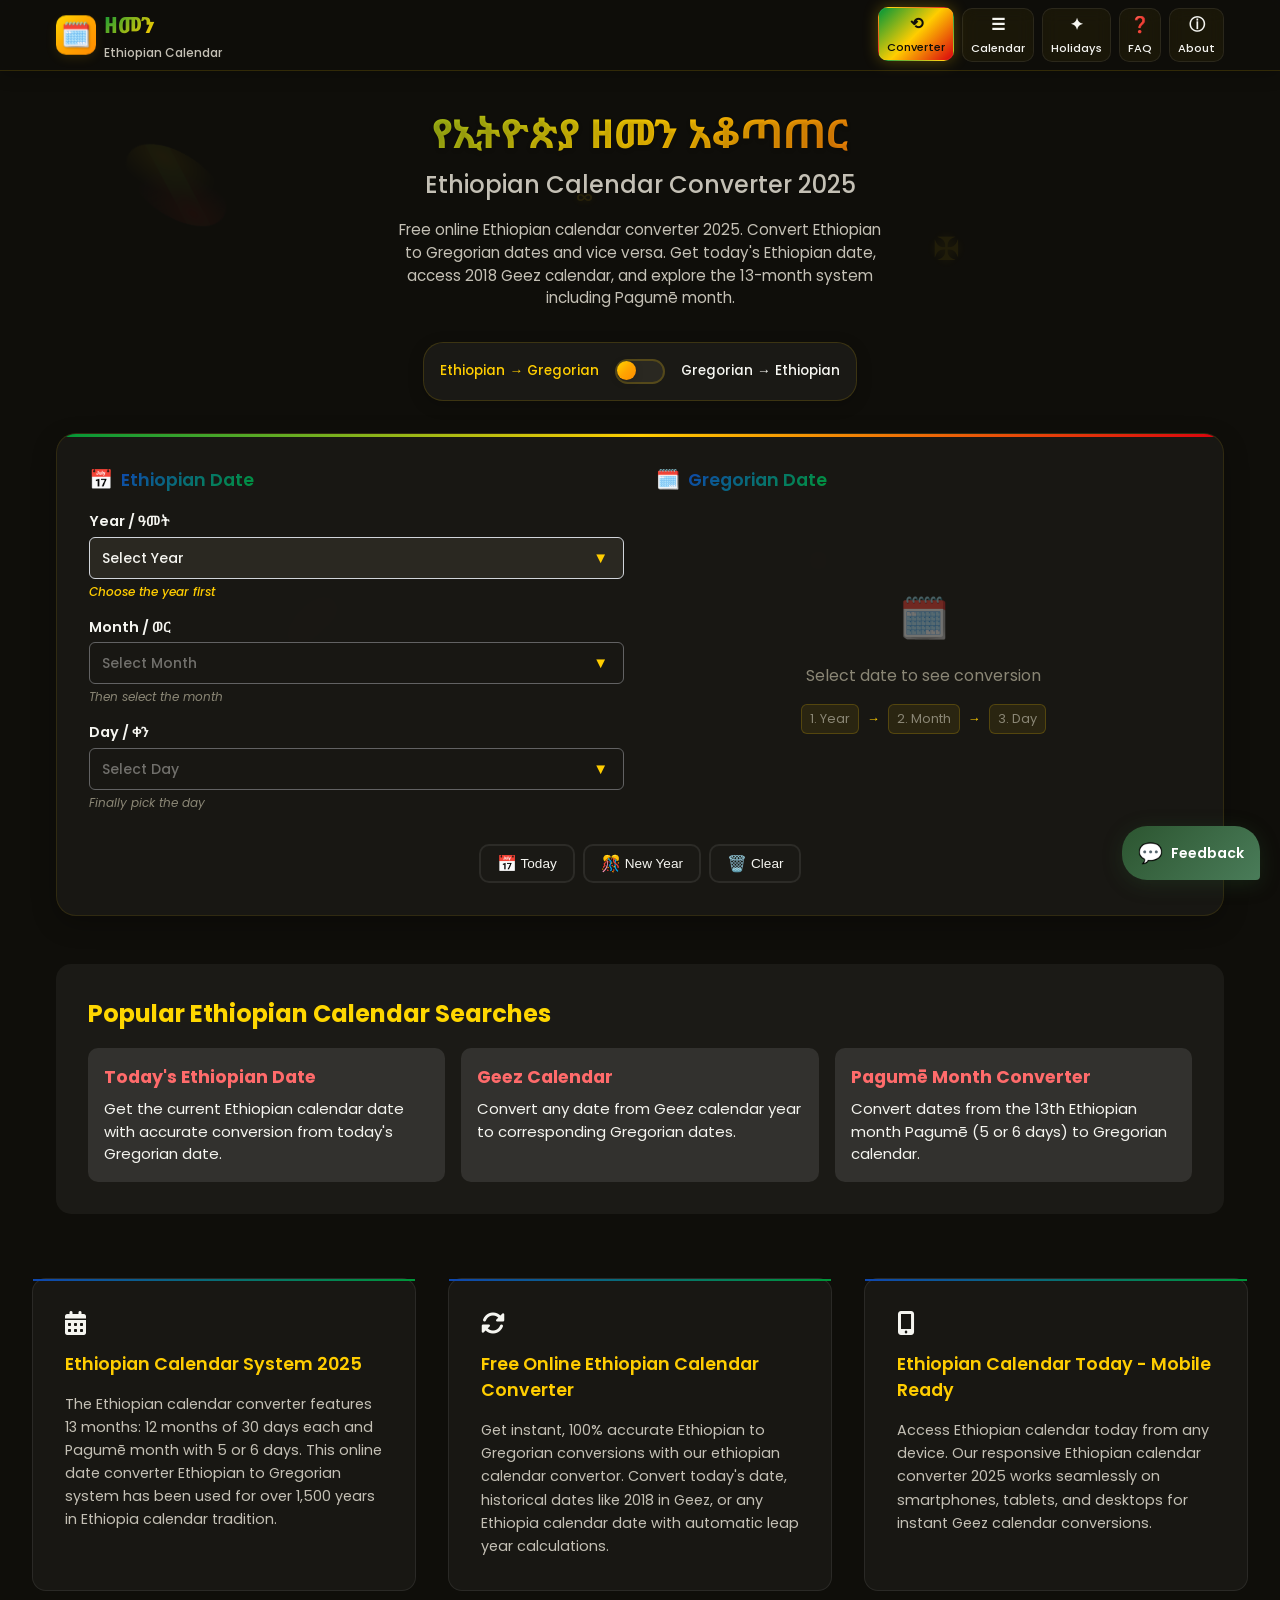
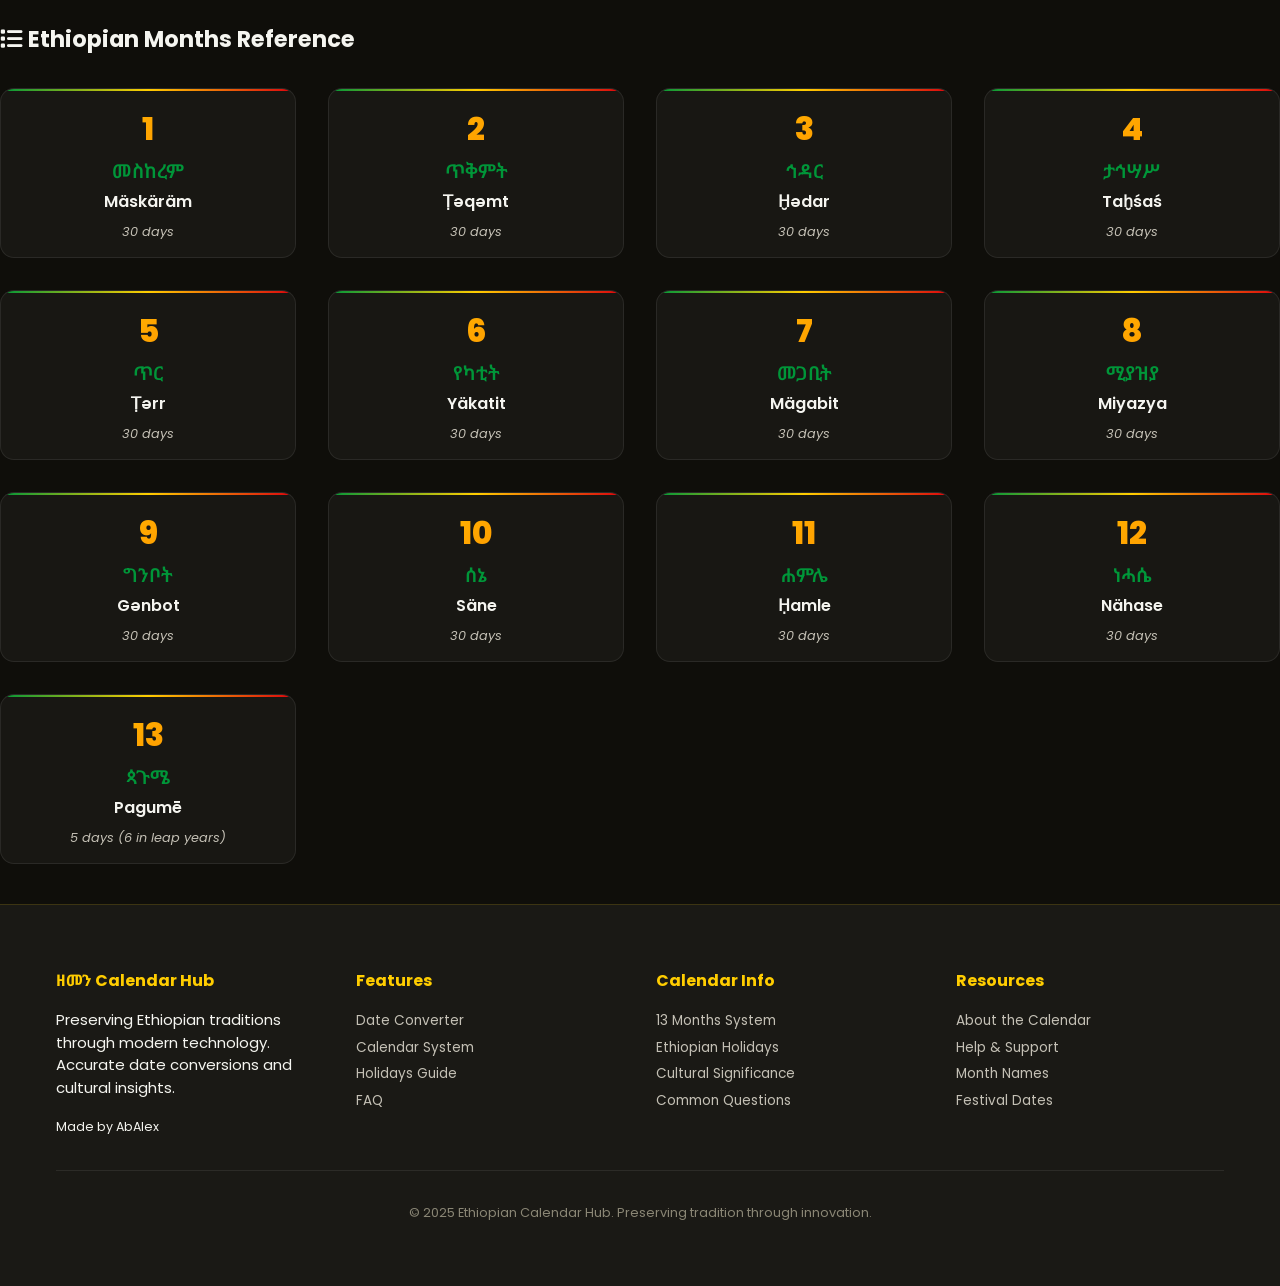
==== calendar_convertor/indexs.html @ d1176548 "version 2 added" ====
<!DOCTYPE html>
<html lang="en">
<head>
    <meta charset="UTF-8">
    <meta name="viewport" content="width=device-width, initial-scale=1.0">
    <title>Ethiopian Calendar Converter 2025 - Free Online Date Converter | Geez Calendar | ዘመን</title>
    
    <!-- SEO Meta Tags -->
    <meta name="description" content="Free Ethiopian Calendar Converter 2025. Convert Ethiopian to Gregorian dates online instantly. Includes 2018 Geez calendar, Pagumē month, today's Ethiopian date. 100% accurate conversions with 13-month system.">
    <meta name="keywords" content="ethiopian calendar converter, ethiopian calendar 2025, online date converter ethiopian to gregorian calendar, ethiopian calendar convertor, ethiopia calendar, ethiopian calendar today, 2018 in geez, pagumē, geez calendar converter, calendario etiope conversione, ethiopian to gregorian, 13 months calendar">
    <meta name="author" content="Ethiopian Calendar Converter">
    <meta name="author" content="Ethiopian Calendar Hub">
    <meta name="robots" content="index, follow">
    <link rel="canonical" href="https://ethiopiancalender.up.railway.app/">
    
    <!-- Open Graph -->
    <meta property="og:title" content="Ethiopian Calendar Converter - ዘመን">
    <meta property="og:description" content="Accurate Ethiopian to Gregorian calendar conversion tool with cultural insights">
    <meta property="og:type" content="website">
    <meta property="og:url" content="https://ethiopiancalender.up.railway.app/">
    <meta property="og:image" content="https://ethiopiancalender.up.railway.app/images/og-image.jpg">
    
    <!-- Twitter Card -->
    <meta name="twitter:card" content="summary_large_image">
    <meta name="twitter:title" content="Ethiopian Calendar Converter - ዘመን">
    <meta name="twitter:description" content="Convert dates between Ethiopian and Gregorian calendars accurately">
        
        <!-- Search Engine Verification -->
    <meta name="google-site-verification" content="Npo4WJzxHBlAmNN4MKZSqR2tJ63Kqq06nM9rvLguT8o">
    <meta name="msvalidate.01" content="E6A6EA55713349EF2F90EAAA36C9F965" />
    
    <link rel="icon" type="image/x-icon" href="static/img/favicon.png">
    <link rel="apple-touch-icon" sizes="180x180" href="img/favicon.png">
    <meta name="theme-color" content="#6366f1">
    <!-- Fonts -->
    <link rel="preconnect" href="https://fonts.googleapis.com">
    <link rel="preconnect" href="https://fonts.gstatic.com" crossorigin>
    <link href="https://fonts.googleapis.com/css2?family=Poppins:wght@300;400;500;600;700;800&family=Noto+Sans+Ethiopic:wght@300;400;500;600;700;800&display=swap" rel="stylesheet">
    <link rel="stylesheet" href="https://cdnjs.cloudflare.com/ajax/libs/font-awesome/6.4.0/css/all.min.css">
    <link rel="stylesheet" href="static/styles.css">
    
    <!-- Enhanced Structured Data -->
    <script type="application/ld+json">
    {
        "@context": "https://schema.org",
        "@type": "WebApplication",
        "name": "Ethiopian Calendar Converter 2025",
        "description": "Free online Ethiopian calendar converter. Convert Ethiopian to Gregorian dates, get today's Ethiopian date, 2018 Geez calendar conversions",
        "url": "https://ethiopiancalender.up.railway.app/",
        "applicationCategory": "UtilityApplication",
        "operatingSystem": "Any",
        "keywords": ["ethiopian calendar converter", "ethiopian calendar 2025", "pagumē", "geez calendar", "ethiopian calendar today"],
        "offers": {
            "@type": "Offer",
            "price": "0",
            "priceCurrency": "USD"
        },
        "featureList": [
            "Ethiopian to Gregorian date conversion",
            "Gregorian to Ethiopian date conversion", 
            "Today's Ethiopian date",
            "2018 Geez calendar support",
            "Pagumē month conversions",
            "13-month calendar system"
        ]
    }
    </script>
</head>
<body>
    <!-- 3D Background Elements -->
    <div class="background-3d">
        <div class="traditional-pattern pattern-1"></div>
        <div class="traditional-pattern pattern-2"></div>
        <div class="traditional-pattern pattern-3"></div>
        <div class="floating-cross cross-1">✠</div>
        <div class="floating-cross cross-2">✠</div>
        <div class="floating-cross cross-3">☩</div>
        <div class="traditional-ornament ornament-1">∞</div>
        <div class="traditional-ornament ornament-2">⋄</div>
        <div class="traditional-ornament ornament-3">✶</div>
    </div>

    <!-- Navigation -->
    <nav class="nav-header">
        <div class="nav-content">
            <div class="logo" onclick="showPage('converter')">
                <div class="logo-icon">
                    <div class="cross-symbol">🗓️</div>
                </div>
                <div class="logo-text">
                    <span class="logo-title">ዘመን</span>
                    <span class="logo-subtitle">Ethiopian Calendar</span>
                </div>
            </div>
            
            <ul class="nav-menu">
                <li class="nav-item active" data-page="converter">
                    <div class="nav-icon">⟲</div>
                    <span>Converter</span>
                </li>
                <li class="nav-item" data-page="calendar">
                    <div class="nav-icon">☰</div>
                    <span>Calendar</span>
                </li>
                <li class="nav-item" data-page="holidays">
                    <div class="nav-icon">✦</div>
                    <span>Holidays</span>
                </li>
                <li class="nav-item" data-page="faq">
                    <div class="nav-icon">❓</div>
                    <span>FAQ</span>
                </li>
                <li class="nav-item" data-page="about">
                    <div class="nav-icon">ⓘ</div>
                    <span>About</span>
                </li>
            </ul>

            <div class="mobile-menu-toggle">
                <span></span>
                <span></span>
                <span></span>
            </div>
        </div>
    </nav>

    <!-- Mobile Navigation -->
    <div class="mobile-nav">
        <ul class="mobile-nav-menu">
            <li class="mobile-nav-item" data-page="converter">
                <div class="nav-icon">⟲</div>
                <span>Convert</span>
            </li>
            <li class="mobile-nav-item" data-page="calendar">
                <div class="nav-icon">☰</div>
                <span>Calendar</span>
            </li>
            <li class="mobile-nav-item" data-page="holidays">
                <div class="nav-icon">✦</div>
                <span>Holidays</span>
            </li>
            <li class="mobile-nav-item" data-page="faq">
                <div class="nav-icon">❓</div>
                <span>FAQ</span>
            </li>
            <li class="mobile-nav-item" data-page="about">
                <div class="nav-icon">ⓘ</div>
                <span>About</span>
            </li>
        </ul>
    </div>

    <!-- Main Content -->
    <main>
        <!-- Converter Page -->
        <section id="converter" class="page-section active">
            <div class="container">
                <div class="page-header">
                    <h1 class="page-title">
                        <span class="title-amharic">የኢትዮጵያ ዘመን አቆጣጠር</span>
                        <span class="title-english">Ethiopian Calendar Converter 2025</span>
                    </h1>
                    <p class="page-description">Free online Ethiopian calendar converter 2025. Convert Ethiopian to Gregorian dates and vice versa. Get today's Ethiopian date, access 2018 Geez calendar, and explore the 13-month system including Pagumē month.</p>
                </div>

                <div class="converter-container">
                    <!-- Mode Switcher -->
                    <div class="mode-switcher">
                        <div class="switch-container">
                            <span class="switch-label left active">Ethiopian → Gregorian</span>
                            <div class="switch-toggle" onclick="switchMode()">
                                <div class="switch-knob"></div>
                                <div class="switch-bg"></div>
                            </div>
                            <span class="switch-label right">Gregorian → Ethiopian</span>
                        </div>
                    </div>

                    <!-- Converter Panel -->
                    <div class="converter-panel">
                        <div class="converter-grid">
                            <!-- Input Section -->
                            <div class="input-section">
                                <div class="section-header">
                                    <div class="section-icon">📅</div>
                                    <h3 class="section-title" id="input-title">Ethiopian Date</h3>
                                </div>

                                <div class="input-grid">
                                    <div class="input-group year-group">
                                        <label class="input-label">Year / ዓመት</label>
                                        <div class="select-container">
                                            <select id="input-year" class="form-select">
                                                <option value="">Select Year</option>
                                            </select>
                                            <div class="select-arrow">▼</div>
                                        </div>
                                        <div class="input-guide">Choose the year first</div>
                                    </div>

                                    <div class="input-group month-group">
                                        <label class="input-label">Month / ወር</label>
                                        <div class="select-container">
                                            <select id="input-month" class="form-select" disabled>
                                                <option value="">Select Month</option>
                                            </select>
                                            <div class="select-arrow">▼</div>
                                        </div>
                                        <div class="input-guide">Then select the month</div>
                                    </div>

                                    <div class="input-group day-group">
                                        <label class="input-label">Day / ቀን</label>
                                        <div class="select-container">
                                            <select id="input-day" class="form-select" disabled>
                                                <option value="">Select Day</option>
                                            </select>
                                            <div class="select-arrow">▼</div>
                                        </div>
                                        <div class="input-guide">Finally pick the day</div>
                                    </div>
                                </div>
                            </div>

                            <!-- Output Section -->
                            <div class="output-section">
                                <div class="section-header">
                                    <div class="section-icon">🗓️</div>
                                    <h3 class="section-title" id="output-title">Gregorian Date</h3>
                                </div>

                                <div class="result-container">
                                    <div class="result-placeholder" id="result-placeholder">
                                        <div class="placeholder-icon">🗓️</div>
                                        <p class="placeholder-text">Select date to see conversion</p>
                                        <div class="placeholder-steps">
                                            <span class="step">1. Year</span>
                                            <span class="step-arrow">→</span>
                                            <span class="step">2. Month</span>
                                            <span class="step-arrow">→</span>
                                            <span class="step">3. Day</span>
                                        </div>
                                    </div>

                                    <div class="result-display" id="result-display">
                                        <div class="result-header">
                                            <div class="result-icon">📊</div>
                                            <span class="result-title">Conversion Result</span>
                                        </div>
                                        
                                        <div class="result-grid">
                                            <div class="result-card year-card">
                                                <div class="result-label">Year</div>
                                                <div class="result-value" id="result-year">-</div>
                                                <div class="result-amharic" id="result-year-amharic"></div>
                                            </div>
                                            
                                            <div class="result-card month-card">
                                                <div class="result-label">Month</div>
                                                <div class="result-value" id="result-month">-</div>
                                                <div class="result-amharic" id="result-month-amharic"></div>
                                            </div>
                                            
                                            <div class="result-card day-card">
                                                <div class="result-label">Day</div>
                                                <div class="result-value" id="result-day">-</div>
                                                <div class="result-amharic" id="result-day-amharic"></div>
                                            </div>
                                            
                                            <div class="result-card weekday-card">
                                                <div class="result-label">Weekday</div>
                                                <div class="result-value" id="result-weekday">-</div>
                                                <div class="result-amharic" id="result-weekday-amharic"></div>
                                            </div>
                                        </div>

                                        <div class="full-date-display">
                                            <div class="full-date-label">Complete Date</div>
                                            <div class="full-date-value" id="full-date-display">-</div>
                                        </div>
                                    </div>
                                </div>
                            </div>
                        </div>

                        <!-- Quick Actions -->
                        <div class="quick-actions">
                            <button class="quick-btn" onclick="setToday()">
                                <div class="btn-icon">📅</div>
                                <span>Today</span>
                            </button>
                            <button class="quick-btn" onclick="setNewYear()">
                                <div class="btn-icon">🎊</div>
                                <span >New Year</span>
                            </button>
                            <button class="quick-btn" onclick="clearDate()">
                                <div class="btn-icon">🗑️</div>
                                <span>Clear</span>
                            </button>
                        </div>
                    </div>
                </div>

                <!-- Popular Searches Section -->
                <section class="popular-searches" style="margin-top: 3rem; padding: 2rem; background: rgba(255,255,255,0.05); border-radius: 15px;">
                    <h2 style="color: #ffd700; margin-bottom: 1rem; font-size: 1.5rem;">Popular Ethiopian Calendar Searches</h2>
                    <div style="display: grid; grid-template-columns: repeat(auto-fit, minmax(250px, 1fr)); gap: 1rem;">
                        <div class="search-item" style="padding: 1rem; background: rgba(255,255,255,0.1); border-radius: 10px;">
                            <h3 style="color: #ff6b6b; margin-bottom: 0.5rem;">Today's Ethiopian Date</h3>
                            <p>Get the current Ethiopian calendar date with accurate conversion from today's Gregorian date.</p>
                        </div>
                        <div class="search-item" style="padding: 1rem; background: rgba(255,255,255,0.1); border-radius: 10px;">
                            <h3 style="color: #ff6b6b; margin-bottom: 0.5rem;">Geez Calendar</h3>
                            <p>Convert any date from  Geez calendar year to corresponding Gregorian dates.</p>
                        </div>
                        <div class="search-item" style="padding: 1rem; background: rgba(255,255,255,0.1); border-radius: 10px;">
                            <h3 style="color: #ff6b6b; margin-bottom: 0.5rem;">Pagumē Month Converter</h3>
                            <p>Convert dates from the 13th Ethiopian month Pagumē (5 or 6 days) to Gregorian calendar.</p>
                        </div>
                    </div>
                </section>
            </div>

            <!-- Floating Message/Feedback Box -->
            <div class="floating-message-container" id="floating-message-container">
                <!-- Toggle Button -->
                <div class="message-toggle" onclick="toggleMessageBox()">
                    <div class="toggle-icon" id="toggle-icon">💬</div>
                    <div class="toggle-text">Feedback</div>
                    <!-- <div class="notification-badge" id="notification-badge"></div> -->
                </div>

                <!-- Message Box -->
                <div class="message-box" id="message-box">
                    <div class="message-header">
                        <div class="message-title">
                            <span class="title-icon">📧</span>
                            <h3>Messages & Feedback / መልዕክቶች እና አስተያየት</h3>
                        </div>
                        <button class="close-btn" onclick="closeMessageBox()">×</button>
                    </div>

                    <div class="message-tabs">
                        <button class="tab-btn" onclick="switchTab('feedback')" id="feedback-tab">
                            <span class="tab-icon">✍️</span>
                            Send Feedback
                        </button>
                    </div>

                    <!-- Feedback Tab Content -->
<div class="tab-content" id="feedback-content">
<form id="contactForm" class="feedback-form needs-validation" method="POST" novalidate>
  <div class="form-group">
    <label class="form-label">Feedback Type / የአስተያየት አይነት</label>
    <select class="form-select" id="feedback-type" name="type" required>
      <option value="">Choose feedback type</option>
      <option value="bug">🐛 Bug Report / ስህተት ሪፖርት</option>
      <option value="suggestion">💡 Suggestion / ጥቆማ</option>
      <option value="question">❓ Question / ጥያቄ</option>
      <option value="compliment">👏 Compliment / አድናቆት</option>
      <option value="other">📝 Other / ሌላ</option>
    </select>
  </div>

  <div class="form-group">
    <label class="form-label">Your Name (Optional) / ስምዎ</label>
    <input type="text" class="form-input" id="feedback-name" name="name" placeholder="Enter your name">
  </div>

  <div class="form-group">
    <label class="form-label">Email (Optional) / ኢሜይል</label>
    <input type="email" class="form-input" id="feedback-email" name="email" placeholder="your@email.com">
  </div>

  <div class="form-group">
    <label class="form-label">Message / መልእክት</label>
    <textarea class="form-textarea" id="feedback-message" name="message" rows="4" placeholder="Share your thoughts..." required></textarea>
    <div class="character-count">
      <span id="char-count">0</span>/500 characters
    </div>
  </div>

  <div class="form-group">
    <label class="checkbox-label">
      <input type="checkbox" id="feedback-newsletter" name="newsletter">
      <span class="checkbox-custom"></span>
      Subscribe to updates about Ethiopian Calendar
    </label>
  </div>

  <div class="mt-4 d-grid">
    <button type="submit" class="btn btn-primary btn-lg">
      <i class="fas fa-paper-plane me-2"></i> Send Message
    </button>
  </div>

  <!-- Success/Error messages -->
  <div id="formResponse" class="mt-3"></div>
</form>
</div>

                </div>
            </div>

            <div>
                <!-- Info Cards Section -->
                <section class="info-cards" aria-label="Ethiopian calendar information">
                    <h2 class="sr-only">Key Features and Information</h2>
                    <article class="info-card text-center">
                        <i class="fas fa-calendar-alt card-icon" aria-hidden="true"></i>
                        <h3>Ethiopian Calendar System 2025</h3>
                        <p>The Ethiopian calendar converter features 13 months: 12 months of 30 days each and Pagumē month with 5 or 6 days. This online date converter Ethiopian to Gregorian system has been used for over 1,500 years in Ethiopia calendar tradition.</p>
                    </article>
                    <article class="info-card text-center">
                        <i class="fas fa-sync-alt card-icon" aria-hidden="true"></i>
                        <h3>Free Online Ethiopian Calendar Converter</h3>
                        <p>Get instant, 100% accurate Ethiopian to Gregorian conversions with our ethiopian calendar convertor. Convert today's date, historical dates like 2018 in Geez, or any Ethiopia calendar date with automatic leap year calculations.</p>
                    </article>
                    <article class="info-card text-center">
                        <i class="fas fa-mobile-alt card-icon" aria-hidden="true"></i>
                        <h3>Ethiopian Calendar Today - Mobile Ready</h3>
                        <p>Access Ethiopian calendar today from any device. Our responsive Ethiopian calendar converter 2025 works seamlessly on smartphones, tablets, and desktops for instant Geez calendar conversions.</p>
                    </article>
                </section>

                <!-- Ethiopian Months Reference -->
                <section class="months-showcase mt-8" aria-label="Ethiopian months reference">
                    <h2 class="flex items-center text-xl font-bold text-eth-yellow mb-4 mt-4">
                        <i class="fas fa-list mr-2" aria-hidden="true"></i>
                        Ethiopian Months Reference
                    </h2>
                    <div class="months-grid">
                        <div class="month-card">
                            <div class="month-number">1</div>
                            <div class="month-name-amharic">መስከረም</div>
                            <div class="month-name-latin">Mäskäräm</div>
                            <div class="month-greg-equiv">30 days</div>
                        </div>
                        <div class="month-card">
                            <div class="month-number">2</div>
                            <div class="month-name-amharic">ጥቅምት</div>
                            <div class="month-name-latin">Ṭəqəmt</div>
                            <div class="month-greg-equiv">30 days</div>
                        </div>
                        <div class="month-card">
                            <div class="month-number">3</div>
                            <div class="month-name-amharic">ኅዳር</div>
                            <div class="month-name-latin">Ḫədar</div>
                            <div class="month-greg-equiv">30 days</div>
                        </div>
                        <div class="month-card">
                            <div class="month-number">4</div>
                            <div class="month-name-amharic">ታኅሣሥ</div>
                            <div class="month-name-latin">Taḫśaś</div>
                            <div class="month-greg-equiv">30 days</div>
                        </div>
                        <div class="month-card">
                            <div class="month-number">5</div>
                            <div class="month-name-amharic">ጥር</div>
                            <div class="month-name-latin">Ṭərr</div>
                            <div class="month-greg-equiv">30 days</div>
                        </div>
                        <div class="month-card">
                            <div class="month-number">6</div>
                            <div class="month-name-amharic">የካቲት</div>
                            <div class="month-name-latin">Yäkatit</div>
                            <div class="month-greg-equiv">30 days</div>
                        </div>
                        <div class="month-card">
                            <div class="month-number">7</div>
                            <div class="month-name-amharic">መጋቢት</div>
                            <div class="month-name-latin">Mägabit</div>
                            <div class="month-greg-equiv">30 days</div>
                        </div>
                        <div class="month-card">
                            <div class="month-number">8</div>
                            <div class="month-name-amharic">ሚያዝያ</div>
                            <div class="month-name-latin">Miyazya</div>
                            <div class="month-greg-equiv">30 days</div>
                        </div>
                        <div class="month-card">
                            <div class="month-number">9</div>
                            <div class="month-name-amharic">ግንቦት</div>
                            <div class="month-name-latin">Gənbot</div>
                            <div class="month-greg-equiv">30 days</div>
                        </div>
                        <div class="month-card">
                            <div class="month-number">10</div>
                            <div class="month-name-amharic">ሰኔ</div>
                            <div class="month-name-latin">Säne</div>
                            <div class="month-greg-equiv">30 days</div>
                        </div>
                        <div class="month-card">
                            <div class="month-number">11</div>
                            <div class="month-name-amharic">ሐምሌ</div>
                            <div class="month-name-latin">Ḥamle</div>
                            <div class="month-greg-equiv">30 days</div>
                        </div>
                        <div class="month-card">
                            <div class="month-number">12</div>
                            <div class="month-name-amharic">ነሓሴ</div>
                            <div class="month-name-latin">Nähase</div>
                            <div class="month-greg-equiv">30 days</div>
                        </div>
                        <div class="month-card">
                            <div class="month-number">13</div>
                            <div class="month-name-amharic">ጳጉሜ</div>
                            <div class="month-name-latin">Pagumē</div>
                            <div class="month-greg-equiv">5 days (6 in leap years)</div>
                        </div>
                    </div>
                </section> 
            </div>
        </section>
        <!-- Calendar Info Page -->
        <section id="calendar" class="page-section">
            <div class="container">
                <div class="page-header">
                    <h1 class="page-title">
                        <span class="title-amharic">የኢትዮጵያ ዘመን አቆጣጠር</span>
                        <span class="title-english">Ethiopian Calendar System</span>
                    </h1>
                    <p class="page-description">Discover the unique 13-month calendar system of Ethiopia</p>
                </div>

                <div class="months-showcase">
                    <h2 class="section-title">The 13 Months / ዘሩ ወራት</h2>
                    <div class="additional-info">
                        <p class="month-description">
                            The Ethiopian calendar converter system uses 13 months with Geez origins. These Ethiopia calendar months begin similarly to Coptic calendar months but use Ge'ez names, the ancient language of Ethiopian Orthodox Church. Our online date converter Ethiopian to Gregorian handles all month conversions including Pagumē accurately.
                        </p>
                    </div>
                    <div class="months-grid" id="months-grid">
                        <!-- Months will be populated by JavaScript -->
                    </div>
                </div>

                <div class="calendar-info">
                    <div class="info-cards">
                        <div class="info-card">
                            <div class="card-icon">📜</div>
                            <h3>Ancient Origins / ጥንታዊ መነሻ</h3>
                            <p>Based on the ancient Coptic calendar and similar to the Egyptian calendar system, the Ethiopian calendar has been used for over 1,500 years. The month names under the lunar calendar derived their names from the major feast that would occur during the respective month . The Ethiopian calendar contains the knowledge of Abu Shakir denoting the name of the Egyptian deacon, yet the Ethiopian calendar is truly Ethiopian .</p>
                        </div>

                        <div class="info-card">
                            <div class="card-icon">🌅</div>
                            <h3>New Year / አዲስ አመት (Enkutatash)</h3>
                            <p>The Ethiopian New Year is called Kudus Yohannes in Geʽez and Tigrinya, while in Amharic, the official language of Ethiopia, it is called Enkutatash meaning "gift of jewels" . It commemorates the return of the Queen of Sheba from her visit to King Solomon in Jerusalem, where she received gifts of jewels . It occurs on 11 September in the Gregorian calendar; except for the year preceding a leap year, when it occurs on 12  September.</p>
                        </div>

                        <div class="info-card">
                            <div class="card-icon">🗓️</div>
                            <h3>Pagume Month / ጳጉሜ ወር</h3>
                            <p>The thirteenth month called Pagume in Amharic language has five or six days depending on the year . The extra 5 days are placed at the end of the year and known as Pagumen. In the leap year the extra day is added to these five days making the Pagume of this year a period of 6 days . A 6th day is added every four years to the 13th month, without exception, to indicate the leap year .</p>
                        </div>

                        <div class="info-card">
                            <div class="card-icon">⛪</div>
                            <h3>Religious Calendar Integration / የሃይማኖት ዘመን አቆጣጠር</h3>
                            <p>The Ethiopian Orthodox fasting calendar includes nearly 250 days of fasting each year, with about 180 days mandated for all believers . It is generally agreed that the fasting regime of the Ethiopian Church is the strictest of any Church, with 180 mandatory fasting days for laypeople and up to 252 days for clergy and the particularly observant .</p>
                        </div>
                        <div class="info-card">
                            <div class="card-icon">📅</div>
                            <h3>Saint Days and Observances / የቅዱሳን ቀናት</h3>
                            <p>The feast days of particular saints and yearly feasts of the Savior of the World occur in the Ethiopian months of Megabit (runs from mid-March to mid-April), and Tirr (mid-October to mid-November) . Each month has specific saint commemorations and religious observances that structure the spiritual life of Ethiopian Orthodox believers.</p>
                        </div>

                        <div class="info-card">
                            <div class="card-icon">🕐</div>
                            <h3>Time Keeping / ጊዜ አቆጣጠር</h3>
                            <p>Ethiopia follows a unique time system where the day starts at sunrise (6 AM) rather than midnight. This traditional system reflects the natural rhythm of daily life and is integrated with the prayer cycles of the Ethiopian Orthodox Church. The counting system uses phrases like "in the morning" or "in the evening" instead of AM/PM conventions.</p>
                        </div>

                        <div class="info-card">
                            <div class="card-icon">🔢</div>
                            <h3>Mathematical Precision / ሂሳባዊ ትክክለኛነት</h3>
                            <p>The Ethiopian calendar maintains perfect mathematical regularity with 12 months of exactly 30 days each, plus Pagume with 5-6 days. This creates a 365-day year (366 in leap years) that aligns precisely with the solar cycle. Leap years occur every four years without exception, following a more consistent pattern than the Gregorian calendar.</p>
                        </div>

                        <div class="info-card">
                            <div class="card-icon">🌾</div>
                            <h3>Agricultural Alignment / የእርሻ ማስተካከያ</h3>
                            <p>The 13-month system creates perfect harmony between the calendar year and Ethiopia's agricultural seasons. The timing of months corresponds with planting seasons, harvest periods, and weather patterns. The calendar helps farmers plan their activities with remarkable precision, supporting Ethiopia's predominantly agricultural economy.</p>
                        </div>

                        <div class="info-card">
                            <div class="card-icon">🌍</div>
                            <h3>Global Context / ዓለም አቀፍ አውድ</h3>
                            <p>Ethiopia is approximately 7-8 years behind the Gregorian calendar. Currently, Ethiopia is in the year 2017 while the Gregorian calendar shows 2025. This difference stems from variations in calculating Christ's birth date. Ethiopia officially uses its traditional calendar for all government, educational, and religious purposes while maintaining awareness of Gregorian dates for international relations.</p>
                        </div>

                        <div class="info-card">
                            <div class="card-icon">📚</div>
                            <h3>Educational and Cultural Significance / የትምህርት እና የባህል ጠቀሜታ</h3>
                            <p>The Ethiopian calendar is taught in schools and used in all official documents, creating a strong cultural identity. Children learn both Ethiopian and Gregorian dating systems, maintaining connection to their heritage while engaging with the global community. The calendar system represents one of the world's few remaining non-Gregorian civil calendars in active use.</p>
                        </div>

                        <div class="info-card">
                            <div class="card-icon">🎭</div>
                            <h3>Cultural Festivals and Seasons / የባህል በዓላትና ወቅቶች</h3>
                            <p>Each month brings specific cultural activities, traditional ceremonies, and seasonal celebrations. The calendar determines when communities gather for harvest festivals, religious processions, and cultural performances. Traditional Ethiopian music, dance, and storytelling are often timed according to the Ethiopian calendar months.</p>
                        </div>

                        <div class="info-card">
                            <div class="card-icon">🌙</div>
                            <h3>Astronomical Foundations / የስነ ፈለክ መሰረቶች</h3>
                            <p>The Ethiopian calendar is based on careful astronomical observations of the sun's movement and seasonal changes. The 365.25-day solar year is accommodated through the leap year system, ensuring long-term accuracy. Traditional Ethiopian astronomers developed sophisticated methods for tracking celestial movements that inform the calendar system.</p>
                        </div>
                    </div>
                </div>
            </div>
        </section>

        <!-- Holidays Page -->
        <section id="holidays" class="page-section">
            <div class="container">
                <div class="page-header">
                    <h1 class="page-title">
                        <span class="title-amharic">በዓላት እና ክብረ በዓላት</span>
                        <span class="title-english">Ethiopian Holidays & Festivals</span>
                    </h1>
                    <p class="page-description">Major celebrations in the Ethiopian calendar year with deep cultural and religious significance</p>
                </div>

                <div class="fasting-info">
                    <h2 class="section-title">Fasting Calendar / የጾም ዘመን አቆጣጠር</h2>
                    <p class="fasting-description">
                        The Ethiopian Orthodox Church maintains the strictest fasting regime of any Church, with 180 mandatory fasting days for laypeople and up to 252 days for clergy . During fasting periods, members abstain from nutritious food and subsist only on cereals and water, with many elderly people going for retreat .
                    </p>
                </div>
            </div>
            <div class="holidays-container">
                <div class="holidays-grid" id="holidays-grid">
                    <!-- js code -->
                </div>
            </div>
        </section>

        <!-- FAQ Page -->
        <section id="faq" class="page-section">
            <div class="container">
                <div class="page-header">
                    <h1 class="page-title">
                        <span class="title-amharic">ተደጋጋሚ ጥያቄዎች</span>
                        <span class="title-english">Frequently Asked Questions</span>
                    </h1>
                    <p class="page-description">Common questions about Ethiopian calendar conversion</p>
                </div>

                <div class="faq-section">
                    <div class="faq-category">
                        <div class="faq-category-header">
                            <i class="fas fa-exchange-alt me-2"></i>
                            Conversion Basics
                        </div>
                        
                        <div class="faq-item">
                            <button class="faq-question">
                                How do I convert an Ethiopian date to Gregorian date?
                                <i class="fas fa-chevron-down faq-icon"></i>
                            </button>
                            <div class="faq-answer">
                                To convert an Ethiopian date to Gregorian: Select "Ethiopian to Gregorian" mode, enter the Ethiopian year, month, and day using the dropdown menus, and the conversion will appear automatically. The converter handles all leap year calculations.
                            </div>
                        </div>

                        <div class="faq-item">
                            <button class="faq-question">
                                Can I convert Gregorian dates to Ethiopian dates?
                                <i class="fas fa-chevron-down faq-icon"></i>
                            </button>
                            <div class="faq-answer">
                                Yes! Toggle the switch to "Gregorian to Ethiopian" mode, enter your Gregorian date, and see the corresponding Ethiopian date instantly.
                            </div>
                        </div>

                        <div class="faq-item">
                            <button class="faq-question">
                                Is the conversion accurate?
                                <i class="fas fa-chevron-down faq-icon"></i>
                            </button>
                            <div class="faq-answer">
                                Our conversion is 100% accurate. We use standard mathematical algorithms for Ethiopian-Gregorian calendar conversion and regularly test against known date pairs.
                            </div>
                        </div>

                        <div class="faq-item">
                            <button class="faq-question">
                                What is today's date in Ethiopian calendar?
                                <i class="fas fa-chevron-down faq-icon"></i>
                            </button>
                            <div class="faq-answer">
                                Use our Ethiopian calendar today converter by clicking the "Today" button. It will automatically show you the current Ethiopian date corresponding to today's Gregorian date with accurate conversion.
                            </div>
                        </div>

                        <div class="faq-item">
                            <button class="faq-question">
                                How do I convert 2018 in Geez calendar to Gregorian?
                                <i class="fas fa-chevron-down faq-icon"></i>
                            </button>
                            <div class="faq-answer">
                                To convert 2018 in Geez calendar, select Ethiopian to Gregorian mode, choose year 2018, then select the specific month and day. Our converter handles all dates from the Geez calendar year 2018 accurately.
                            </div>
                        </div>

                        <div class="faq-item">
                            <button class="faq-question">
                                What is Pagumē month in Ethiopian calendar?
                                <i class="fas fa-chevron-down faq-icon"></i>
                            </button>
                            <div class="faq-answer">
                                Pagumē is the 13th month in the Ethiopian calendar with 5 days (6 in leap years). Our Ethiopian calendar converter can convert any Pagumē date to the corresponding Gregorian date accurately.
                            </div>
                        </div>
                    </div>

                    <div class="faq-category">
                        <div class="faq-category-header">
                            <i class="fas fa-calendar-alt me-2"></i>
                            Ethiopian Calendar System
                        </div>
                        
                        <div class="faq-item">
                            <button class="faq-question">
                                Why does Ethiopian calendar have 13 months?
                                <i class="fas fa-chevron-down faq-icon"></i>
                            </button>
                            <div class="faq-answer">
                                The Ethiopian calendar has 12 months of exactly 30 days each, plus a 13th month called Pagume with 5 days (6 in leap years). This totals 365/366 days and makes the calendar more mathematically regular.
                            </div>
                        </div>

                        <div class="faq-item">
                            <button class="faq-question">
                                Why is Ethiopian calendar 7-8 years behind Gregorian?
                                <i class="fas fa-chevron-down faq-icon"></i>
                            </button>
                            <div class="faq-answer">
                                The difference comes from different calculations of Jesus Christ's birth year. The Ethiopian Orthodox Church uses a chronology that places Christ's birth about 7-8 years later than the Gregorian calculation.
                            </div>
                        </div>

                        <div class="faq-item">
                            <button class="faq-question">
                                When does the Ethiopian New Year occur?
                                <i class="fas fa-chevron-down faq-icon"></i>
                            </button>
                            <div class="faq-answer">
                                Ethiopian New Year (Enkutatash) falls on September 11th in the Gregorian calendar, or September 12th in Gregorian leap years. This marks the beginning of Meskerem, the first Ethiopian month.
                            </div>
                        </div>
                    </div>

                    <div class="faq-category">
                        <div class="faq-category-header">
                            <i class="fas fa-info-circle me-2"></i>
                            General Information
                        </div>
                        
                        <div class="faq-item">
                            <button class="faq-question">
                                Is this service free to use?
                                <i class="fas fa-chevron-down faq-icon"></i>
                            </button>
                            <div class="faq-answer">
                                Yes! Our Ethiopian Calendar Converter is completely free to use. There are no hidden fees, registration requirements, or usage limits.
                            </div>
                        </div>

                        <div class="faq-item">
                            <button class="faq-question">
                                Does the converter work on mobile devices?
                                <i class="fas fa-chevron-down faq-icon"></i>
                            </button>
                            <div class="faq-answer">
                                Absolutely! Our converter is fully responsive and works perfectly on smartphones, tablets, and desktop computers with an optimized mobile interface.
                            </div>
                        </div>
                    </div>
                </div>
            </div>
        </section>

        <!-- About Page -->
        <section id="about" class="page-section">
            <div class="container">
                <div class="page-header">
                    <h1 class="page-title">
                        <span class="title-amharic">ስለ እኛ ቡድን</span>
                        <span class="title-english">About Our Team</span>
                    </h1>
                    <p class="page-description">Dedicated developers preserving Ethiopian calendar knowledge</p>
                </div>

                <div class="about-content">
                    <div class="about-sections">
                        <div class="about-section">
                            <div class="section-icon">👥</div>
                            <h3>Our Mission</h3>
                            <p>We are a group of passionate developers committed to making Ethiopian calendar information accessible to everyone. Our goal is to preserve and share this important cultural knowledge through modern technology, completely free of charge.</p>
                        </div>

                        <div class="about-section">
                            <div class="section-icon">🔧</div>
                            <h3>Calendar Conversion Tools</h3>
                            <p>We've developed accurate conversion tools that help people easily translate dates between Ethiopian and Gregorian calendars. Our calculations account for leap years and historical variations to ensure precision.</p>
                        </div>

                        <div class="about-section">
                            <div class="section-icon">🎉</div>
                            <h3>Holiday Information</h3>
                            <p>Our platform provides comprehensive information about Ethiopian religious holidays, cultural celebrations, fasting periods, and important observances. We help users stay connected with Ethiopian traditions wherever they are.</p>
                        </div>

                        <div class="about-section">
                            <div class="section-icon">📚</div>
                            <h3>Educational Resources</h3>
                            <p>We create and maintain educational content about the Ethiopian calendar system, its history, and its significance. Our resources help students, researchers, and anyone interested in learning about Ethiopian culture.</p>
                        </div>

                        <div class="about-section">
                            <div class="section-icon">🌐</div>
                            <h3>Community Support</h3>
                            <p>We support Ethiopian diaspora communities worldwide by providing tools that help them stay connected with their cultural calendar. Our platform serves as a bridge between traditional timekeeping and modern life.</p>
                        </div>

                        <div class="about-section">
                            <div class="section-icon">💡</div>
                            <h3>Open Knowledge</h3>
                            <p>All our tools and information are freely available to everyone. We believe cultural knowledge should be accessible without barriers, contributing to the preservation and understanding of Ethiopian heritage.</p>
                        </div>
                    </div>

                    <div class="fun-facts">
                        <h3 class="facts-title">What We Provide</h3>
                        <div class="facts-grid">
                            <div class="fact-item">
                                <span class="fact-icon">🆓</span>
                                <p>All tools and information completely free to use</p>
                            </div>
                            <div class="fact-item">
                                <span class="fact-icon">🎯</span>
                                <p>Accurate date conversions and calculations</p>
                            </div>
                            <div class="fact-item">
                                <span class="fact-icon">📖</span>
                                <p>Educational content about Ethiopian calendar system</p>
                            </div>
                            <div class="fact-item">
                                <span class="fact-icon">🌍</span>
                                <p>Accessible to users worldwide</p>
                            </div>
                            <div class="fact-item">
                                <span class="fact-icon">🔄</span>
                                <p>Regularly updated holiday and calendar information</p>
                            </div>
                            <div class="fact-item">
                                <span class="fact-icon">❤️</span>
                                <p>Built with passion for Ethiopian culture</p>
                            </div>
                        </div>
                    </div>

                    <div class="team-values">
                        <h3 class="values-title">Our Commitment</h3>
                        <div class="values-content">
                            <p>We are dedicated to maintaining this platform as a free resource for anyone interested in Ethiopian calendar systems. Our team works voluntarily to ensure the information remains accurate, accessible, and useful for educational purposes, cultural connection, and personal use.</p>
                            
                            <p>Whether you're planning a celebration, conducting research, or simply curious about Ethiopian timekeeping, our tools are here to help you understand and navigate between different calendar systems with confidence.</p>
                        </div>
                    </div>
                </div>
            </div>
        </section>
    </main>

    <!-- Footer -->
    <footer class="footer">
        <div class="container">
            <div class="footer-content">
                <div class="footer-section">
                    <h4>ዘመን Calendar Hub</h4>
                    <p>Preserving Ethiopian traditions through modern technology. Accurate date conversions and cultural insights.</p>
                    <div style="margin-top: 1rem;">
                        <small>Made by AbAlex</small>
                    </div>
                </div>
                <div class="footer-section">
                    <h4>Features</h4>
                    <ul>
                        <li><a href="#converter">Date Converter</a></li>
                        <li><a href="#calendar">Calendar System</a></li>
                        <li><a href="#holidays">Holidays Guide</a></li>
                        <li><a href="#faq">FAQ</a></li>
                    </ul>
                </div>
                <div class="footer-section">
                    <h4>Calendar Info</h4>
                    <ul>
                        <li><a href="#calendar">13 Months System</a></li>
                        <li><a href="#holidays">Ethiopian Holidays</a></li>
                        <li><a href="#about">Cultural Significance</a></li>
                        <li><a href="#faq">Common Questions</a></li>
                    </ul>
                </div>
                <div class="footer-section">
                    <h4>Resources</h4>
                    <ul>
                        <li><a href="#about">About the Calendar</a></li>
                        <li><a href="#faq">Help & Support</a></li>
                        <li><a href="#calendar">Month Names</a></li>
                        <li><a href="#holidays">Festival Dates</a></li>
                    </ul>
                </div>
            </div>
            <div class="footer-bottom">
                <p>&copy; 2025 Ethiopian Calendar Hub. Preserving tradition through innovation.</p>
            </div>
        </div>
    </footer>

    <script src="static/script.js"></script>
    <script>
        (function() {
            'use strict';
            window.addEventListener('load', function() {
                var forms = document.getElementsByClassName('needs-validation');
                var validation = Array.prototype.filter.call(forms, function(form) {
                    form.addEventListener('submit', function(event) {
                        if (form.checkValidity() === false) {
                            event.preventDefault();
                            event.stopPropagation();
                        }
                        form.classList.add('was-validated');
                    }, false);
                });
            }, false);
        })();

document.getElementById("contactForm").addEventListener("submit", async function(e) {
  e.preventDefault();

  const form = e.target;
  const formData = new FormData(form);

  try {
    const response = await fetch("https://formspree.io/f/xrblwlvb", {
      method: "POST",
      body: formData,
      headers: { "Accept": "application/json" }
    });

    const result = await response.json();
    const msgBox = document.getElementById("formResponse");

    if (response.ok) {
      msgBox.innerHTML = `<div class="alert alert-success">✅ Thank you! Your message has been sent.</div>`;
      form.reset();
    } else {
      msgBox.innerHTML = `<div class="alert alert-danger">⚠️ Oops! ${result.error || "Something went wrong."}</div>`;
    }
  } catch (error) {
    document.getElementById("formResponse").innerHTML =
      `<div class="alert alert-danger">⚠️ Network error. Please try again later.</div>`;
  }
});
</script>

    <script>
        // FAQ Toggle Functionality
        document.querySelectorAll('.faq-question').forEach(question => {
            question.addEventListener('click', () => {
                const answer = question.nextElementSibling;
                const icon = question.querySelector('.faq-icon');
                
                // Close other open answers
                document.querySelectorAll('.faq-answer.active').forEach(openAnswer => {
                    if (openAnswer !== answer) {
                        openAnswer.classList.remove('active');
                        openAnswer.previousElementSibling.classList.remove('active');
                    }
                });
                
                // Toggle current answer
                answer.classList.toggle('active');
                question.classList.toggle('active');
            });
        });

    </script>
</body>
</html>
---- calendar_convertor/static/styles.css ----
:root {
    /* Ethiopian Traditional Colors */
    --eth-green: #009639;
    --eth-yellow: #FFCD00;
    --eth-red: #DA020E;
    --eth-blue: #0F47AF;
    --eth-gold: #FFD700;
    
    /* 3D Color Variations */
    --eth-green-light: #00C449;
    --eth-green-dark: #007A2B;
    --eth-yellow-light: #FFDD44;
    --eth-yellow-dark: #E6B800;
    --eth-red-light: #FF1A2A;
    --eth-red-dark: #B8010B;
    
    /* Advanced Gradients */
    --primary-gradient: linear-gradient(135deg, var(--eth-green) 0%, var(--eth-yellow) 50%, var(--eth-red) 100%);
    --secondary-gradient: linear-gradient(135deg, var(--eth-blue) 0%, var(--eth-green) 100%);
    --gold-gradient: linear-gradient(135deg, #FFD700 0%, #FFA500 50%, #FF8C00 100%);
    --depth-gradient: linear-gradient(145deg, rgba(255,255,255,0.15) 0%, rgba(0,0,0,0.15) 100%);
    
    /* Dark Theme with Ethiopian Touch */
    --bg-primary: #0F0E0A;
    --bg-secondary: #1A1915;
    --bg-tertiary: #2A2821;
    --bg-quaternary: #3A362B;
    --bg-card: rgba(26, 25, 21, 0.95);
    --bg-glass: rgba(255, 205, 0, 0.05);
    
    --text-primary: #F5F5F0;
    --text-secondary: #C4C0B5;
    --text-accent: var(--eth-yellow);
    --text-muted: #8A8675;
    
    /* 3D Effects */
    --shadow-soft: 0 2px 8px rgba(0, 0, 0, 0.15);
    --shadow-medium: 0 4px 16px rgba(0, 0, 0, 0.2);
    --shadow-hard: 0 8px 24px rgba(0, 0, 0, 0.25);
    --shadow-inset: inset 0 1px 2px rgba(0, 0, 0, 0.2);
    --shadow-raised: 0 4px 12px rgba(255, 205, 0, 0.1);
    
    /* Glows */
    --glow-green: 0 0 15px rgba(0, 150, 57, 0.3);
    --glow-yellow: 0 0 15px rgba(255, 205, 0, 0.3);
    --glow-red: 0 0 15px rgba(218, 2, 14, 0.3);
    --glow-gold: 0 0 20px rgba(255, 215, 0, 0.4);
    
    /* Mobile-First Spacing */
    --space-xs: 0.25rem;
    --space-sm: 0.5rem;
    --space-md: 1rem;
    --space-lg: 2rem;
    --space-xl: 2rem;
    --space-2xl: 2.5rem;
    --space-3xl: 3rem;
    
    /* Border Radius */
    --radius-sm: 6px;
    --radius-md: 10px;
    --radius-lg: 14px;
    --radius-xl: 20px;
    --radius-full: 9999px;
    
    /* Transitions */
    --transition-fast: all 0.15s cubic-bezier(0.4, 0, 0.2, 1);
    --transition-normal: all 0.25s cubic-bezier(0.4, 0, 0.2, 1);
    --transition-slow: all 0.4s cubic-bezier(0.4, 0, 0.2, 1);
}

* {
    margin: 0;
    padding: 0;
    box-sizing: border-box;
}

body {
    font-family: 'Poppins', 'Noto Sans Ethiopic', sans-serif;
    background: var(--bg-primary);
    color: var(--text-primary);
    overflow-x: hidden;
    min-height: 100vh;
    line-height: 1.5;
    font-weight: 400;
    font-size: 14px;
}

/* Mobile-First 3D Background */
.background-3d {
    position: fixed;
    top: 0;
    left: 0;
    width: 100%;
    height: 100%;
    z-index: -2;
    perspective: 1000px;
}

.traditional-pattern {
    position: absolute;
    width: 100px;
    height: 100px;
    opacity: 0.06;
    background-image: 
        radial-gradient(circle at 25% 25%, var(--eth-yellow) 0%, transparent 50%),
        radial-gradient(circle at 75% 75%, var(--eth-red) 0%, transparent 50%),
        linear-gradient(45deg, transparent 40%, var(--eth-green) 41%, var(--eth-green) 59%, transparent 60%);
    border-radius: 50%;
    animation: float 12s ease-in-out infinite;
}

.pattern-1 {
    top: 15%;
    left: 10%;
    animation-delay: 0s;
    transform: rotateX(45deg) rotateY(45deg);
}

.pattern-2 {
    top: 60%;
    right: 15%;
    animation-delay: 3s;
    transform: rotateX(-30deg) rotateY(60deg);
}

.pattern-3 {
    bottom: 25%;
    left: 20%;
    animation-delay: 6s;
    transform: rotateX(60deg) rotateY(-45deg);
}

.floating-cross {
    position: absolute;
    font-size: 2rem;
    color: var(--eth-gold);
    opacity: 0.08;
    text-shadow: 0 0 10px var(--eth-gold);
    animation: crossFloat 15s ease-in-out infinite;
    transform-style: preserve-3d;
}

.cross-1 {
    top: 25%;
    right: 25%;
    animation-delay: 2s;
}

.cross-2 {
    bottom: 35%;
    right: 35%;
    animation-delay: 7s;
}

.cross-3 {
    top: 65%;
    left: 25%;
    animation-delay: 12s;
}

.traditional-ornament {
    position: absolute;
    font-size: 1.5rem;
    color: var(--eth-yellow);
    opacity: 0.1;
    animation: ornamentSpin 25s linear infinite;
    text-shadow: 0 0 8px var(--eth-yellow);
}

.ornament-1 {
    top: 20%;
    left: 45%;
    animation-delay: 3s;
}

.ornament-2 {
    bottom: 20%;
    right: 45%;
    animation-delay: 10s;
}

.ornament-3 {
    top: 75%;
    right: 20%;
    animation-delay: 17s;
}

@keyframes float {
    0%, 100% {
        transform: translateY(0px) rotateX(45deg) rotateY(45deg);
    }
    50% {
        transform: translateY(-20px) rotateX(60deg) rotateY(60deg);
    }
}

@keyframes crossFloat {
    0%, 100% {
        transform: translateY(0px) rotateY(0deg) scale(1);
    }
    33% {
        transform: translateY(-15px) rotateY(120deg) scale(1.05);
    }
    66% {
        transform: translateY(8px) rotateY(240deg) scale(0.95);
    }
}

@keyframes ornamentSpin {
    from {
        transform: rotate(0deg) scale(1);
    }
    to {
        transform: rotate(360deg) scale(1.02);
    }
}

/* Mobile-First Navigation */
.nav-header {
    position: sticky;
    top: 0;
    z-index: 1000;
    backdrop-filter: blur(15px) saturate(150%);
    background: rgba(15, 14, 10, 0.9);
    border-bottom: 1px solid rgba(255, 205, 0, 0.15);
    box-shadow: var(--shadow-medium);
}

.nav-content {
    max-width: 1200px;
    margin: 0 auto;
    padding: var(--space-sm) var(--space-md);
    display: flex;
    align-items: center;
    justify-content: space-between;
}

.logo {
    display: flex;
    align-items: center;
    gap: var(--space-sm);
    cursor: pointer;
    transition: var(--transition-normal);
}

.logo:hover {
    transform: scale(1.02);
}

.logo-icon {
    width: 40px;
    height: 40px;
    background: var(--gold-gradient);
    border-radius: var(--radius-md);
    display: flex;
    align-items: center;
    justify-content: center;
    box-shadow: var(--shadow-raised);
    transform: rotateX(10deg);
    transition: var(--transition-normal);
}

.logo:hover .logo-icon {
    transform: rotateX(0deg) rotateY(5deg);
    box-shadow: var(--glow-gold);
}

.cross-symbol {
    font-size: 1.5rem;
    color: var(--bg-primary);
    font-weight: bold;
    text-shadow: 1px 1px 2px rgba(0,0,0,0.2);
}

.logo-text {
    display: flex;
    flex-direction: column;
    gap: 0.1rem;
}

.logo-title {
    font-size: 1.4rem;
    font-weight: 800;
    background: var(--primary-gradient);
    -webkit-background-clip: text;
    -webkit-text-fill-color: transparent;
    background-clip: text;
    font-family: 'Noto Sans Ethiopic', sans-serif;
}

.logo-subtitle {
    font-size: 0.75rem;
    color: var(--text-secondary);
    font-weight: 500;
}

.nav-menu {
    display: none;
    gap: var(--space-sm);
    list-style: none;
}

.nav-item {
    display: flex;
    flex-direction: column;
    align-items: center;
    gap: 0.2rem;
    padding: var(--space-xs) var(--space-sm);
    border-radius: var(--radius-md);
    cursor: pointer;
    transition: var(--transition-normal);
    position: relative;
    background: var(--bg-glass);
    backdrop-filter: blur(8px);
    border: 1px solid rgba(255, 255, 255, 0.08);
}

.nav-item:hover {
    transform: translateY(-2px);
    background: rgba(255, 205, 0, 0.08);
    box-shadow: var(--shadow-raised);
}

.nav-item.active {
    background: var(--primary-gradient);
    color: var(--bg-primary);
    font-weight: 600;
    transform: translateY(-1px);
    box-shadow: var(--glow-yellow);
}

.nav-icon {
    font-size: 1rem;
    font-weight: 600;
}

.nav-item span {
    font-size: 0.7rem;
    font-weight: 500;
}

.mobile-menu-toggle {
    display: flex;
    flex-direction: column;
    gap: 3px;
    cursor: pointer;
    padding: var(--space-xs);
}

.mobile-menu-toggle span {
    width: 20px;
    height: 2px;
    background: var(--eth-yellow);
    border-radius: 2px;
    transition: var(--transition-fast);
}

.mobile-nav {
    display: block;
    position: fixed;
    top: 70px;
    left: 0;
    right: 0;
    background: rgba(15, 14, 10, 0.98);
    backdrop-filter: blur(20px);
    border-bottom: 1px solid rgba(255, 205, 0, 0.2);
    z-index: 999;
    transform: translateY(-100%);
    transition: var(--transition-normal);
}

.mobile-nav.active {
    transform: translateY(0);
}

.mobile-nav-menu {
    display: flex;
    justify-content: space-around;
    padding: var(--space-md);
    list-style: none;
}

.mobile-nav-item {
    display: flex;
    flex-direction: column;
    align-items: center;
    gap: 0.2rem;
    padding: var(--space-sm);
    border-radius: var(--radius-md);
    cursor: pointer;
    transition: var(--transition-normal);
    background: var(--bg-glass);
    backdrop-filter: blur(8px);
    border: 1px solid rgba(255, 255, 255, 0.08);
    min-width: 60px;
}

.mobile-nav-item:hover {
    background: rgba(255, 205, 0, 0.08);
}

.mobile-nav-item span {
    font-size: 0.7rem;
}

/* Page Sections */
.page-section {
    display: none;
    min-height: calc(100vh - 70px);
    animation: pageSlideIn 0.5s cubic-bezier(0.4, 0, 0.2, 1);
}

.page-section.active {
    display: block;
}

@keyframes pageSlideIn {
    from {
        opacity: 0;
        transform: translateY(20px);
    }
    to {
        opacity: 1;
        transform: translateY(0);
    }
}

.container {
    max-width: 1200px;
    margin: 0 auto;
    padding: var(--space-lg) var(--space-md);
}

/* Mobile-First Page Headers */
.page-header {
    text-align: center;
    margin-bottom: var(--space-xl);
}

.page-title {
    display: flex;
    flex-direction: column;
    gap: var(--space-xs);
    margin-bottom: var(--space-md);
}

.title-amharic {
    font-family: 'Noto Sans Ethiopic', sans-serif;
    font-size: 1.8rem;
    font-weight: 700;
    background: var(--primary-gradient);
    -webkit-background-clip: text;
    -webkit-text-fill-color: transparent;
    background-clip: text;
    text-shadow: 0 2px 4px rgba(0,0,0,0.2);
}

.title-english {
    font-size: 1.1rem;
    color: var(--text-secondary);
    font-weight: 500;
}

.page-description {
    font-size: 0.95rem;
    color: var(--text-secondary);
    max-width: 500px;
    margin: 0 auto;
}

/* Mobile-First Converter Styles */
.converter-container {
    max-width: 100%;
}

.mode-switcher {
    display: flex;
    justify-content: center;
    margin-bottom: var(--space-lg);
}

.switch-container {
    display: flex;
    flex-direction: column;
    align-items: center;
    gap: var(--space-sm);
    background: var(--bg-secondary);
    padding: var(--space-md);
    border-radius: var(--radius-xl);
    border: 1px solid rgba(255, 205, 0, 0.15);
    box-shadow: var(--shadow-medium);
}

.switch-label {
    font-weight: 500;
    font-size: 0.85rem;
    transition: var(--transition-normal);
    text-align: center;
}

.switch-label.active {
    color: var(--eth-yellow);
}

.switch-toggle {
    position: relative;
    width: 50px;
    height: 25px;
    cursor: pointer;
}

.switch-bg {
    width: 100%;
    height: 100%;
    background: var(--bg-tertiary);
    border-radius: var(--radius-full);
    border: 2px solid rgba(255, 205, 0, 0.2);
    transition: var(--transition-normal);
}

.switch-knob {
    position: absolute;
    top: 2px;
    left: 2px;
    width: 19px;
    height: 19px;
    background: var(--gold-gradient);
    border-radius: 50%;
    transition: var(--transition-normal);
    box-shadow: var(--shadow-soft);
}

.switch-toggle.active .switch-knob {
    transform: translateX(23px);
}

.switch-toggle.active .switch-bg {
    background: rgba(255, 205, 0, 0.15);
    border-color: var(--eth-yellow);
}

.converter-panel {
    background: var(--bg-card);
    border-radius: var(--radius-xl);
    padding: var(--space-lg);
    border: 1px solid rgba(255, 205, 0, 0.1);
    backdrop-filter: blur(15px);
    box-shadow: var(--shadow-hard);
    position: relative;
    overflow: hidden;
}

.converter-panel::before {
    content: '';
    position: absolute;
    top: 0;
    left: 0;
    right: 0;
    height: 3px;
    background: var(--primary-gradient);
}

.converter-grid {
    display: grid;
    grid-template-columns: 1fr;
    gap: var(--space-lg);
    align-items: start;
}

.section-header {
    display: flex;
    align-items: center;
    gap: var(--space-sm);
    margin-bottom: var(--space-md);
}

.section-icon {
    font-size: 1.2rem;
}

.section-title {
    font-size: 1.1rem;
    font-weight: 600;
    background: var(--secondary-gradient);
    -webkit-background-clip: text;
    -webkit-text-fill-color: transparent;
    background-clip: text;
}

/* Mobile-First Input Section */
.input-grid {
    display: flex;
    flex-direction: column;
    gap: var(--space-md);
}

.input-group {
    position: relative;
}

.input-label {
    display: block;
    margin-bottom: var(--space-xs);
    font-weight: 600;
    color: var(--text-primary);
    font-size: 0.9rem;
}

.select-container {
    position: relative;
}

.form-select {
    width: 100%;
    padding: var(--space-sm) var(--space-md);
    background: var(--bg-tertiary);
    border: 2px solid rgba(255, 255, 255, 0.08);
    border-radius: var(--radius-md);
    color: var(--text-primary);
    font-size: 0.9rem;
    font-weight: 500;
    cursor: pointer;
    transition: var(--transition-normal);
    appearance: none;
    background-image: none;
}

.form-select:focus {
    outline: none;
    border-color: var(--eth-yellow);
    box-shadow: 0 0 0 2px rgba(255, 205, 0, 0.15);
    transform: translateY(-1px);
}

.form-select:disabled {
    opacity: 0.4;
    cursor: not-allowed;
    background: var(--bg-secondary);
}

.select-arrow {
    position: absolute;
    right: var(--space-md);
    top: 50%;
    transform: translateY(-50%);
    color: var(--eth-yellow);
    pointer-events: none;
    transition: var(--transition-normal);
}

.form-select:focus + .select-arrow {
    transform: translateY(-50%) rotate(180deg);
}

.input-guide {
    font-size: 0.75rem;
    color: var(--text-muted);
    margin-top: var(--space-xs);
    font-style: italic;
}

.input-group.active .input-guide {
    color: var(--eth-yellow);
    font-weight: 500;
}

/* Mobile-First Result Display */
.result-container {
    min-height: 300px;
}

.result-placeholder {
    display: flex;
    flex-direction: column;
    align-items: center;
    justify-content: center;
    height: 300px;
    text-align: center;
    color: var(--text-muted);
}

.placeholder-icon {
    font-size: 2.5rem;
    margin-bottom: var(--space-md);
    opacity: 0.4;
}

.placeholder-text {
    font-size: 1rem;
    margin-bottom: var(--space-md);
}

.placeholder-steps {
    display: flex;
    flex-direction: column;
    align-items: center;
    gap: var(--space-xs);
    font-size: 0.8rem;
}

.step {
    padding: var(--space-xs) var(--space-sm);
    background: rgba(255, 205, 0, 0.08);
    border-radius: var(--radius-sm);
    border: 1px solid rgba(255, 205, 0, 0.2);
}

.step-arrow {
    color: var(--eth-yellow);
    font-weight: bold;
    transform: rotate(90deg);
}

.result-display {
    display: none;
    background: var(--bg-tertiary);
    border-radius: var(--radius-lg);
    padding: var(--space-lg);
    border: 2px solid rgba(255, 205, 0, 0.2);
    box-shadow: var(--shadow-raised);
    animation: resultAppear 0.4s cubic-bezier(0.4, 0, 0.2, 1);
}

@keyframes resultAppear {
    from {
        opacity: 0;
        transform: scale(0.98) translateY(10px);
    }
    to {
        opacity: 1;
        transform: scale(1) translateY(0);
    }
}

.result-header {
    display: flex;
    align-items: center;
    gap: var(--space-sm);
    margin-bottom: var(--space-md);
    padding-bottom: var(--space-sm);
    border-bottom: 1px solid rgba(255, 205, 0, 0.15);
}

.result-icon {
    font-size: 1.1rem;
}

.result-title {
    font-size: 1rem;
    font-weight: 600;
    color: var(--eth-yellow);
}

.result-grid {
    display: grid;
    grid-template-columns: 1fr 1fr;
    gap: var(--space-sm);
    margin-bottom: var(--space-lg);
}

.result-card {
    background: var(--bg-quaternary);
    border-radius: var(--radius-md);
    padding: var(--space-sm);
    text-align: center;
    border: 1px solid rgba(255, 255, 255, 0.08);
    transition: var(--transition-normal);
    position: relative;
    overflow: hidden;
}

.result-card::before {
    content: '';
    position: absolute;
    top: 0;
    left: 0;
    right: 0;
    height: 2px;
    background: var(--gold-gradient);
}

.result-card:hover {
    transform: translateY(-2px);
    box-shadow: var(--glow-yellow);
}

.result-label {
    font-size: 0.7rem;
    color: var(--text-secondary);
    text-transform: uppercase;
    letter-spacing: 0.5px;
    margin-bottom: var(--space-xs);
    font-weight: 600;
}

.result-value {
    font-size: 1.1rem;
    font-weight: 700;
    color: var(--text-primary);
    margin-bottom: var(--space-xs);
}

.result-amharic {
    font-family: 'Noto Sans Ethiopic', sans-serif;
    font-size: 0.85rem;
    color: var(--eth-green);
    font-weight: 500;
}

.full-date-display {
    background: var(--bg-secondary);
    border-radius: var(--radius-md);
    padding: var(--space-md);
    text-align: center;
    border: 1px solid rgba(255, 205, 0, 0.15);
}

.full-date-label {
    font-size: 0.8rem;
    color: var(--text-secondary);
    text-transform: uppercase;
    letter-spacing: 0.5px;
    margin-bottom: var(--space-sm);
    font-weight: 600;
}

.full-date-value {
    font-size: 1.1rem;
    font-weight: 600;
    color: var(--eth-yellow);
    font-family: 'Noto Sans Ethiopic', 'Poppins', sans-serif;
}

/* Mobile-First Quick Actions */
.quick-actions {
    display: flex;
    justify-content: center;
    gap: var(--space-sm);
    margin-top: var(--space-xl);
    flex-wrap: wrap;
}

.quick-btn {
    display: flex;
    align-items: center;
    gap: var(--space-xs);
    padding: var(--space-sm) var(--space-md);
    background: var(--bg-secondary);
    border: 2px solid rgba(255, 255, 255, 0.08);
    border-radius: var(--radius-md);
    color: var(--text-primary);
    cursor: pointer;
    transition: var(--transition-normal);
    font-weight: 500;
    font-size: 0.85rem;
}

.quick-btn:hover {
    background: rgba(255, 205, 0, 0.08);
    border-color: var(--eth-yellow);
    transform: translateY(-1px);
    box-shadow: var(--shadow-soft);
}

.btn-icon {
    font-size: 1rem;
}

/* Mobile-First Calendar Info Styles */
.months-showcase {
    margin-bottom: var(--space-2xl);
}

.months-grid {
    display: grid;
    grid-template-columns: 1fr;
    gap: var(--space-md);
    margin-top: var(--space-lg);
}

.month-card {
    background: var(--bg-card);
    border-radius: var(--radius-lg);
    padding: var(--space-md);
    text-align: center;
    border: 1px solid rgba(255, 255, 255, 0.08);
    transition: var(--transition-normal);
    position: relative;
    overflow: hidden;
    backdrop-filter: blur(8px);
}

.month-card::before {
    content: '';
    position: absolute;
    top: 0;
    left: 0;
    right: 0;
    height: 2px;
    background: var(--primary-gradient);
}

.month-card:hover {
    transform: translateY(-4px) rotateX(2deg);
    border-color: var(--eth-yellow);
    box-shadow: var(--glow-yellow);
}

.month-number {
    font-size: 2rem;
    font-weight: 800;
    background: var(--gold-gradient);
    -webkit-background-clip: text;
    -webkit-text-fill-color: transparent;
    background-clip: text;
    margin-bottom: var(--space-xs);
}

.month-name-amharic {
    font-family: 'Noto Sans Ethiopic', sans-serif;
    font-size: 1.2rem;
    color: var(--eth-green);
    margin-bottom: var(--space-xs);
    font-weight: 600;
}

.month-name-latin {
    font-size: 1rem;
    font-weight: 600;
    color: var(--text-primary);
    margin-bottom: var(--space-sm);
}

.month-greg-equiv {
    font-size: 0.8rem;
    color: var(--text-secondary);
    font-style: italic;
}

/* Mobile-First Info Cards */
.info-cards {
    display: grid;
    grid-template-columns: 1fr;
    gap: var(--space-lg);
    margin: var(--space-lg);
}

.info-card {
    background: var(--bg-card);
    border-radius: var(--radius-lg);
    padding: var(--space-lg);
    border: 1px solid rgba(255, 255, 255, 0.08);
    transition: var(--transition-normal);
    position: relative;
    backdrop-filter: blur(8px);
}

.info-card::before {
    content: '';
    position: absolute;
    top: 0;
    left: 0;
    right: 0;
    height: 2px;
    background: var(--secondary-gradient);
}

.info-card:hover {
    transform: translateY(-3px);
    box-shadow: var(--shadow-hard);
}

.card-icon {
    font-size: 1.5rem;
    margin-bottom: var(--space-md);
}

.info-card h3 {
    font-size: 1.1rem;
    margin-bottom: var(--space-md);
    color: var(--eth-yellow);
    font-weight: 600;
}

.info-card p {
    color: var(--text-secondary);
    line-height: 1.6;
    font-size: 0.9rem;
}

/* Mobile-First Holidays Styles */
/* Mobile-First Holidays Styles (continued) */
.holidays-grid {
    display: grid;
    grid-template-columns: 1fr;
    gap: var(--space-md);
}

.holiday-card {
    background: var(--bg-card);
    border-radius: var(--radius-lg);
    padding: var(--space-md);
    border: 1px solid rgba(255, 255, 255, 0.08);
    transition: var(--transition-normal);
    backdrop-filter: blur(8px);
}

.holiday-card:hover {
    transform: translateY(-3px);
    box-shadow: var(--shadow-medium);
}

.holiday-type {
    display: inline-block;
    padding: 0.2rem 0.6rem;
    border-radius: var(--radius-full);
    font-size: 0.7rem;
    font-weight: 600;
    margin-bottom: var(--space-sm);
}

.holiday-type.religious {
    background: rgba(0, 150, 57, 0.15);
    color: var(--eth-green);
    border: 1px solid var(--eth-green);
}

.holiday-type.national {
    background: rgba(218, 2, 14, 0.15);
    color: var(--eth-red);
    border: 1px solid var(--eth-red);
}

.holiday-title {
    font-size: 1rem;
    font-weight: 600;
    color: var(--text-primary);
    margin-bottom: var(--space-xs);
}

.holiday-date {
    font-size: 0.85rem;
    color: var(--text-secondary);
    margin-bottom: var(--space-sm);
}

.holiday-description {
    font-size: 0.8rem;
    color: var(--text-muted);
    line-height: 1.5;
}

/* Mobile-First About Styles */
.about-sections {
    display: grid;
    grid-template-columns: 1fr;
    gap: var(--space-lg);
    margin-bottom: var(--space-2xl);
}

.about-section {
    background: var(--bg-card);
    border-radius: var(--radius-lg);
    padding: var(--space-lg);
    border: 1px solid rgba(255, 255, 255, 0.08);
    backdrop-filter: blur(8px);
    transition: var(--transition-normal);
}

.about-section:hover {
    transform: translateY(-3px);
    box-shadow: var(--shadow-medium);
}

.about-section .section-icon {
    font-size: 1.5rem;
    margin-bottom: var(--space-md);
}

.about-section h3 {
    font-size: 1.1rem;
    color: var(--eth-yellow);
    margin-bottom: var(--space-md);
    font-weight: 600;
}

.about-section p {
    color: var(--text-secondary);
    line-height: 1.6;
    font-size: 0.9rem;
}

.fun-facts {
    background: var(--bg-secondary);
    border-radius: var(--radius-xl);
    padding: var(--space-xl);
    text-align: center;
    border: 2px solid rgba(255, 205, 0, 0.15);
}

.facts-title {
    font-size: 1.2rem;
    color: var(--eth-yellow);
    margin-bottom: var(--space-lg);
    font-weight: 600;
}

.facts-grid {
    display: grid;
    grid-template-columns: 1fr;
    gap: var(--space-md);
}

.fact-item {
    display: flex;
    flex-direction: column;
    align-items: center;
    gap: var(--space-xs);
    padding: var(--space-md);
    background: var(--bg-tertiary);
    border-radius: var(--radius-md);
    border: 1px solid rgba(255, 255, 255, 0.08);
}

.fact-icon {
    font-size: 1.2rem;
}

.fact-item p {
    font-size: 0.85rem;
    text-align: center;
}

/* FAQ Styles */
.faq-section {
    margin-bottom: var(--space-2xl);
}

.faq-category {
    background: var(--bg-card);
    border-radius: var(--radius-lg);
    margin-bottom: var(--space-lg);
    border: 1px solid rgba(255, 255, 255, 0.08);
    backdrop-filter: blur(8px);
}

.faq-category-header {
    background: var(--primary-gradient);
    color: var(--bg-primary);
    padding: var(--space-md);
    border-radius: var(--radius-lg) var(--radius-lg) 0 0;
    font-weight: 600;
    font-size: 1rem;
}

.faq-item {
    border-bottom: 1px solid rgba(255, 255, 255, 0.05);
}

.faq-item:last-child {
    border-bottom: none;
}

.faq-question {
    width: 100%;
    background: none;
    border: none;
    color: var(--text-primary);
    padding: var(--space-md);
    text-align: left;
    cursor: pointer;
    font-size: 0.9rem;
    font-weight: 500;
    display: flex;
    justify-content: space-between;
    align-items: center;
    transition: var(--transition-normal);
}

.faq-question:hover {
    background: rgba(255, 205, 0, 0.05);
}

.faq-answer {
    padding: 0 var(--space-md) var(--space-md) var(--space-md);
    color: var(--text-secondary);
    font-size: 0.85rem;
    line-height: 1.6;
    display: none;
}

.faq-answer.active {
    display: block;
    animation: fadeIn 0.3s ease-in-out;
}

@keyframes fadeIn {
    from { opacity: 0; transform: translateY(-10px); }
    to { opacity: 1; transform: translateY(0); }
}

.faq-icon {
    transition: var(--transition-fast);
}

.faq-question.active .faq-icon {
    transform: rotate(180deg);
}

/* Calendar Guide Styles */
.guide-section {
    margin-bottom: var(--space-2xl);
}

.guide-card {
    background: var(--bg-card);
    border-radius: var(--radius-lg);
    padding: var(--space-lg);
    border: 1px solid rgba(255, 255, 255, 0.08);
    backdrop-filter: blur(8px);
    margin-bottom: var(--space-lg);
}

.guide-header {
    display: flex;
    align-items: center;
    gap: var(--space-sm);
    margin-bottom: var(--space-md);
}

.guide-icon {
    font-size: 1.3rem;
    color: var(--eth-yellow);
}

.guide-title {
    font-size: 1.1rem;
    font-weight: 600;
    color: var(--text-primary);
}

.month-comparison {
    display: grid;
    grid-template-columns: 1fr;
    gap: var(--space-md);
}

.month-item {
    display: flex;
    align-items: center;
    padding: var(--space-sm);
    background: var(--bg-tertiary);
    border-radius: var(--radius-md);
    border: 1px solid rgba(255, 255, 255, 0.05);
}

.month-number-badge {
    background: var(--primary-gradient);
    color: var(--bg-primary);
    width: 30px;
    height: 30px;
    border-radius: 50%;
    display: flex;
    align-items: center;
    justify-content: center;
    font-weight: bold;
    font-size: 0.8rem;
    margin-right: var(--space-sm);
}

.month-info {
    flex: 1;
}

.month-name {
    font-weight: 600;
    font-size: 0.9rem;
    margin-bottom: 0.1rem;
}

.month-details {
    font-size: 0.75rem;
    color: var(--text-secondary);
}

/* Footer */
.footer {
    background: var(--bg-secondary);
    border-top: 1px solid rgba(255, 205, 0, 0.15);
    margin-top: var(--space-2xl);
}

.footer-content {
    display: grid;
    grid-template-columns: 1fr;
    gap: var(--space-lg);
    padding: var(--space-xl) 0;
}

.footer-section h4 {
    color: var(--eth-yellow);
    margin-bottom: var(--space-md);
    font-size: 1rem;
}

.footer-section ul {
    list-style: none;
}

.footer-section li {
    margin-bottom: var(--space-xs);
}

.footer-section a {
    color: var(--text-secondary);
    text-decoration: none;
    transition: var(--transition-fast);
    font-size: 0.85rem;
}

.footer-section a:hover {
    color: var(--eth-yellow);
}

.footer-bottom {
    border-top: 1px solid rgba(255, 255, 255, 0.08);
    padding: var(--space-lg) 0;
    text-align: center;
    color: var(--text-muted);
    font-size: 0.8rem;
}

/* Responsive Design - Tablet */
@media (min-width: 768px) {
    body { font-size: 15px; }
    
    .title-amharic { font-size: 2.2rem; }
    .title-english { font-size: 1.3rem; }
    
    .nav-menu { display: flex; }
    .mobile-menu-toggle { display: none; }
    .mobile-nav { display: none; }
    
    .converter-grid { 
        grid-template-columns: 1fr 1fr;
        gap: var(--space-xl);
    }
    
    .result-grid { grid-template-columns: repeat(2, 1fr); }
    
    .months-grid { 
        grid-template-columns: repeat(2, 1fr);
        gap: var(--space-lg);
    }
    
    .info-cards { grid-template-columns: repeat(2, 1fr); }
    .holidays-grid { grid-template-columns: repeat(2, 1fr); }
    .about-sections { grid-template-columns: repeat(2, 1fr); }
    .facts-grid { grid-template-columns: repeat(2, 1fr); }
    .footer-content { grid-template-columns: repeat(2, 1fr); }
    
    .switch-container { 
        flex-direction: row;
        gap: var(--space-md);
    }
    
    .placeholder-steps { 
        flex-direction: row;
        gap: var(--space-sm);
    }
    
    .step-arrow { transform: rotate(0deg); }
    
    .month-comparison { grid-template-columns: repeat(2, 1fr); }
}

/* Desktop */
@media (min-width: 1024px) {
    .title-amharic { font-size: 2.5rem; }
    .title-english { font-size: 1.5rem; }
    
    .months-grid { grid-template-columns: repeat(3, 1fr); }
    .info-cards { grid-template-columns: repeat(3, 1fr); }
    .holidays-grid { grid-template-columns: repeat(3, 1fr); }
    .facts-grid { grid-template-columns: repeat(4, 1fr); }
    .footer-content { grid-template-columns: repeat(4, 1fr); }
    
    .result-grid { grid-template-columns: repeat(4, 1fr); }
    .month-comparison { grid-template-columns: repeat(3, 1fr); }
}

/* Large Desktop */
@media (min-width: 1200px) {
    .months-grid { grid-template-columns: repeat(4, 1fr); }
    .holidays-grid { grid-template-columns: repeat(4, 1fr); }
}

/* Custom Scrollbar */
::-webkit-scrollbar { width: 6px; height: 6px; }
::-webkit-scrollbar-track { background: var(--bg-secondary); border-radius: 3px; }
::-webkit-scrollbar-thumb { 
    background: linear-gradient(45deg, var(--eth-yellow), var(--eth-green)); 
    border-radius: 3px; 
}
::-webkit-scrollbar-thumb:hover { 
    background: linear-gradient(45deg, var(--eth-green), var(--eth-red)); 
}

/* Focus States for Accessibility */
.nav-item:focus,
.mobile-nav-item:focus,
.quick-btn:focus,
.form-select:focus,
.switch-toggle:focus,
.faq-question:focus {
    outline: 2px solid var(--eth-yellow);
    outline-offset: 2px;
}

/* Print Styles */
@media print {
    .nav-header, .mobile-nav, .quick-actions, .footer { display: none; }
    .page-section { display: block !important; }
    .converter-panel, .info-card, .holiday-card { 
        border: 1px solid #ccc;
        box-shadow: none;
    }
}

/* Floating Message Container */
.floating-message-container {
    position: fixed;
    right: 20px;
    bottom: 20px;
    z-index: 1000;
    font-family: inherit;
}

/* Message Toggle Button */
.message-toggle {
    background: linear-gradient(135deg, #2c5530, #4a7c59);
    color: white;
    padding: 12px 16px;
    border-radius: 25px 25px 4px 25px;
    cursor: pointer;
    box-shadow: 0 4px 20px rgba(44, 85, 48, 0.3);
    display: flex;
    align-items: center;
    gap: 8px;
    transition: all 0.3s ease;
    position: relative;
    min-width: 120px;
    justify-content: center;
}

.message-toggle:hover {
    transform: translateY(-2px);
    box-shadow: 0 6px 25px rgba(44, 85, 48, 0.4);
    background: linear-gradient(135deg, #4a7c59, #2c5530);
}

.toggle-icon {
    font-size: 20px;
    animation: pulse 2s infinite;
}

.toggle-text {
    font-weight: 600;
    font-size: 14px;
}

.notification-badge {
    background: #dc2626;
    color: white;
    border-radius: 50%;
    width: 20px;
    height: 20px;
    font-size: 12px;
    display: flex;
    align-items: center;
    justify-content: center;
    position: absolute;
    top: -5px;
    right: -5px;
    font-weight: bold;
    animation: bounce 1s infinite;
}

/* Message Box */
.message-box {
    position: absolute;
    bottom: 60px;
    right: 0;
    width: 400px;
    max-width: 90vw;
    background: white;
    border-radius: 12px;
    box-shadow: 0 10px 40px rgba(0, 0, 0, 0.15);
    border: 1px solid #e5e7eb;
    transform: translateY(20px) scale(0.95);
    opacity: 0;
    visibility: hidden;
    transition: all 0.3s cubic-bezier(0.4, 0, 0.2, 1);
    max-height: 80vh;
    overflow: hidden;
    display: flex;
    flex-direction: column;
}

.message-box.active {
    transform: translateY(0) scale(1);
    opacity: 1;
    visibility: visible;
}

/* Message Header */
.message-header {
    padding: 16px 20px;
    border-bottom: 1px solid #e5e7eb;
    display: flex;
    align-items: center;
    justify-content: space-between;
    background: #f9fafb;
    border-radius: 12px 12px 0 0;
}

.message-title {
    display: flex;
    align-items: center;
    gap: 8px;
}

.title-icon {
    font-size: 20px;
}

.message-title h3 {
    margin: 0;
    font-size: 16px;
    font-weight: 600;
    color: #1f2937;
}

.close-btn {
    background: none;
    border: none;
    font-size: 24px;
    color: #6b7280;
    cursor: pointer;
    padding: 0;
    width: 30px;
    height: 30px;
    display: flex;
    align-items: center;
    justify-content: center;
    border-radius: 6px;
    transition: all 0.2s ease;
}

.close-btn:hover {
    background: #f3f4f6;
    color: #374151;
}

/* Message Tabs */
.message-tabs {
    display: flex;
    border-bottom: 1px solid #e5e7eb;
}

.tab-btn {
    flex: 1;
    background: none;
    border: none;
    padding: 12px 16px;
    cursor: pointer;
    display: flex;
    align-items: center;
    justify-content: center;
    gap: 6px;
    font-size: 14px;
    color: #6b7280;
    transition: all 0.2s ease;
    border-bottom: 2px solid transparent;
}

.tab-btn.active {
    color: #2c5530;
    border-bottom-color: #2c5530;
    background: #f0f9f2;
}

.tab-btn:hover:not(.active) {
    background: #f9fafb;
    color: #374151;
}

.tab-icon {
    font-size: 16px;
}

.tab-count {
    background: #dc2626;
    color: white;
    font-size: 10px;
    padding: 2px 6px;
    border-radius: 10px;
    font-weight: bold;
    min-width: 16px;
}

/* Tab Content */
.tab-content {
    display: none;
    flex: 1;
    overflow-y: auto;
}

.tab-content.active {
    display: block;
}

/* Messages Content */
.messages-container {
    max-height: 400px;
    overflow-y: auto;
}

.system-messages {
    padding: 16px;
}

.message-item {
    display: flex;
    gap: 12px;
    padding: 12px;
    border-radius: 8px;
    margin-bottom: 12px;
    position: relative;
    transition: all 0.2s ease;
}

.message-item:hover {
    background: #f9fafb;
}

.system-message {
    background: linear-gradient(135deg, #ecfdf5, #d1fae5);
    border-left: 4px solid #10b981;
}

.tip-message {
    background: linear-gradient(135deg, #fffbeb, #fed7aa);
    border-left: 4px solid #f59e0b;
}

.info-message {
    background: linear-gradient(135deg, #eff6ff, #dbeafe);
    border-left: 4px solid #3b82f6;
}

.message-icon {
    font-size: 24px;
    flex-shrink: 0;
}

.message-content {
    flex: 1;
}

.message-content .message-title {
    font-weight: 600;
    font-size: 14px;
    color: #1f2937;
    margin-bottom: 4px;
}

.message-text {
    font-size: 13px;
    color: #4b5563;
    line-height: 1.5;
    margin-bottom: 8px;
}

.message-time {
    font-size: 11px;
    color: #9ca3af;
    font-style: italic;
}

.message-close {
    position: absolute;
    top: 8px;
    right: 8px;
    background: none;
    border: none;
    color: #9ca3af;
    cursor: pointer;
    font-size: 16px;
    width: 20px;
    height: 20px;
    display: flex;
    align-items: center;
    justify-content: center;
    border-radius: 4px;
    opacity: 0;
    transition: all 0.2s ease;
}

.message-item:hover .message-close {
    opacity: 1;
}

.message-close:hover {
    background: #f3f4f6;
    color: #374151;
}

/* No Messages */
.no-messages {
    text-align: center;
    padding: 40px 20px;
    color: #6b7280;
}

.no-messages-icon {
    font-size: 48px;
    margin-bottom: 16px;
}

.no-messages-subtitle {
    font-size: 13px;
    margin-top: 8px;
}

/* Feedback Form */
.feedback-form {
    padding: 20px;
}

.form-group {
    margin-bottom: 16px;
}

.form-label {
    display: block;
    font-size: 14px;
    font-weight: 500;
    color: #374151;
    margin-bottom: 6px;
}

.form-select,
.form-input,
.form-textarea {
    width: 100%;
    padding: 10px 12px;
    border: 1px solid #d1d5db;
    border-radius: 6px;
    font-size: 14px;
    transition: all 0.2s ease;
    font-family: inherit;
}

.form-select:focus,
.form-input:focus,
.form-textarea:focus {
    outline: none;
    border-color: #2c5530;
    box-shadow: 0 0 0 3px rgba(44, 85, 48, 0.1);
}

.form-textarea {
    resize: vertical;
    min-height: 80px;
}

.character-count {
    text-align: right;
    font-size: 12px;
    color: #6b7280;
    margin-top: 4px;
}

.checkbox-label {
    display: flex;
    align-items: flex-start;
    gap: 8px;
    cursor: pointer;
    font-size: 13px;
    color: #4b5563;
    line-height: 1.4;
}

.checkbox-custom {
    width: 16px;
    height: 16px;
    border: 2px solid #d1d5db;
    border-radius: 3px;
    position: relative;
    flex-shrink: 0;
    margin-top: 2px;
    transition: all 0.2s ease;
}

input[type="checkbox"] {
    display: none;
}

input[type="checkbox"]:checked + .checkbox-custom {
    background: #2c5530;
    border-color: #2c5530;
}

input[type="checkbox"]:checked + .checkbox-custom::after {
    content: "✓";
input[type="checkbox"]:checked + .checkbox-custom::after {
    content: "✓";
    color: white;
    font-size: 12px;
    position: absolute;
    top: 50%;
    left: 50%;
    transform: translate(-50%, -50%);
    font-weight: bold;
}

.form-actions {
    display: flex;
    gap: 12px;
    justify-content: flex-end;
    margin-top: 24px;
    padding-top: 16px;
    border-top: 1px solid #e5e7eb;
}

.btn-secondary,
.btn-primary {
    padding: 10px 20px;
    border-radius: 6px;
    font-size: 14px;
    font-weight: 500;
    cursor: pointer;
    transition: all 0.2s ease;
    display: flex;
    align-items: center;
    gap: 6px;
    border: none;
}

.btn-secondary {
    background: #f3f4f6;
    color: #374151;
    border: 1px solid #d1d5db;
}

.btn-secondary:hover {
    background: #e5e7eb;
}

.btn-primary {
    background: linear-gradient(135deg, #2c5530, #4a7c59);
    color: white;
}

.btn-primary:hover {
    background: linear-gradient(135deg, #1e3a21, #2c5530);
    transform: translateY(-1px);
}

.btn-icon {
    font-size: 14px;
}

/* Feedback Success */
.feedback-success {
    padding: 40px 20px;
    text-align: center;
}

.success-icon {
    font-size: 48px;
    margin-bottom: 16px;
}

.feedback-success h4 {
    color: #059669;
    margin: 0 0 12px 0;
    font-size: 18px;
}

.feedback-success p {
    color: #6b7280;
    margin: 0 0 24px 0;
    line-height: 1.5;
}

/* Animations */
@keyframes pulse {
    0%, 100% { transform: scale(1); }
    50% { transform: scale(1.05); }
}

@keyframes bounce {
    0%, 20%, 50%, 80%, 100% { transform: translateY(0); }
    40% { transform: translateY(-4px); }
    60% { transform: translateY(-2px); }
}

/* Responsive Design */
@media (max-width: 768px) {
    .floating-message-container {
        right: 10px;
        bottom: 10px;
    }
    
    .message-box {
        width: 350px;
        max-width: calc(100vw - 20px);
    }
    
    .message-toggle {
        padding: 10px 14px;
        min-width: 100px;
    }
    
    .toggle-text {
        font-size: 13px;
    }
    
    .form-actions {
        flex-direction: column;
    }
    
    .btn-secondary,
    .btn-primary {
        width: 100%;
        justify-content: center;
    }
}

@media (max-width: 480px) {
    .message-box {
        width: 320px;
        bottom: 50px;
        right: -10px;
    }
    
    .message-header {
        padding: 12px 16px;
    }
    
    .message-title h3 {
        font-size: 14px;
    }
    
    .tab-btn {
        font-size: 12px;
        padding: 10px 12px;
    }
    
    .feedback-form {
        padding: 16px;
    }
}

/* Scrollbar Styling */
.messages-container::-webkit-scrollbar,
.tab-content::-webkit-scrollbar {
    width: 6px;
}

.messages-container::-webkit-scrollbar-track,
.tab-content::-webkit-scrollbar-track {
    background: #f1f5f9;
    border-radius: 3px;
}

.messages-container::-webkit-scrollbar-thumb,
.tab-content::-webkit-scrollbar-thumb {
    background: #cbd5e1;
    border-radius: 3px;
}

.messages-container::-webkit-scrollbar-thumb:hover,
.tab-content::-webkit-scrollbar-thumb:hover {
    background: #94a3b8;
}}

#formResponse {
  margin-top: 1rem;
  font-size: 0.9rem;
}

.alert {
  padding: 0.75rem 1rem;
  border-radius: 6px;
  font-weight: 500;
}

.alert-success {
  background: #e6f9f0;
  color: #0a7a44;
  border: 1px solid #0a7a44;
}

.alert-danger {
  background: #fdecea;
  color: #a12622;
  border: 1px solid #a12622;
}
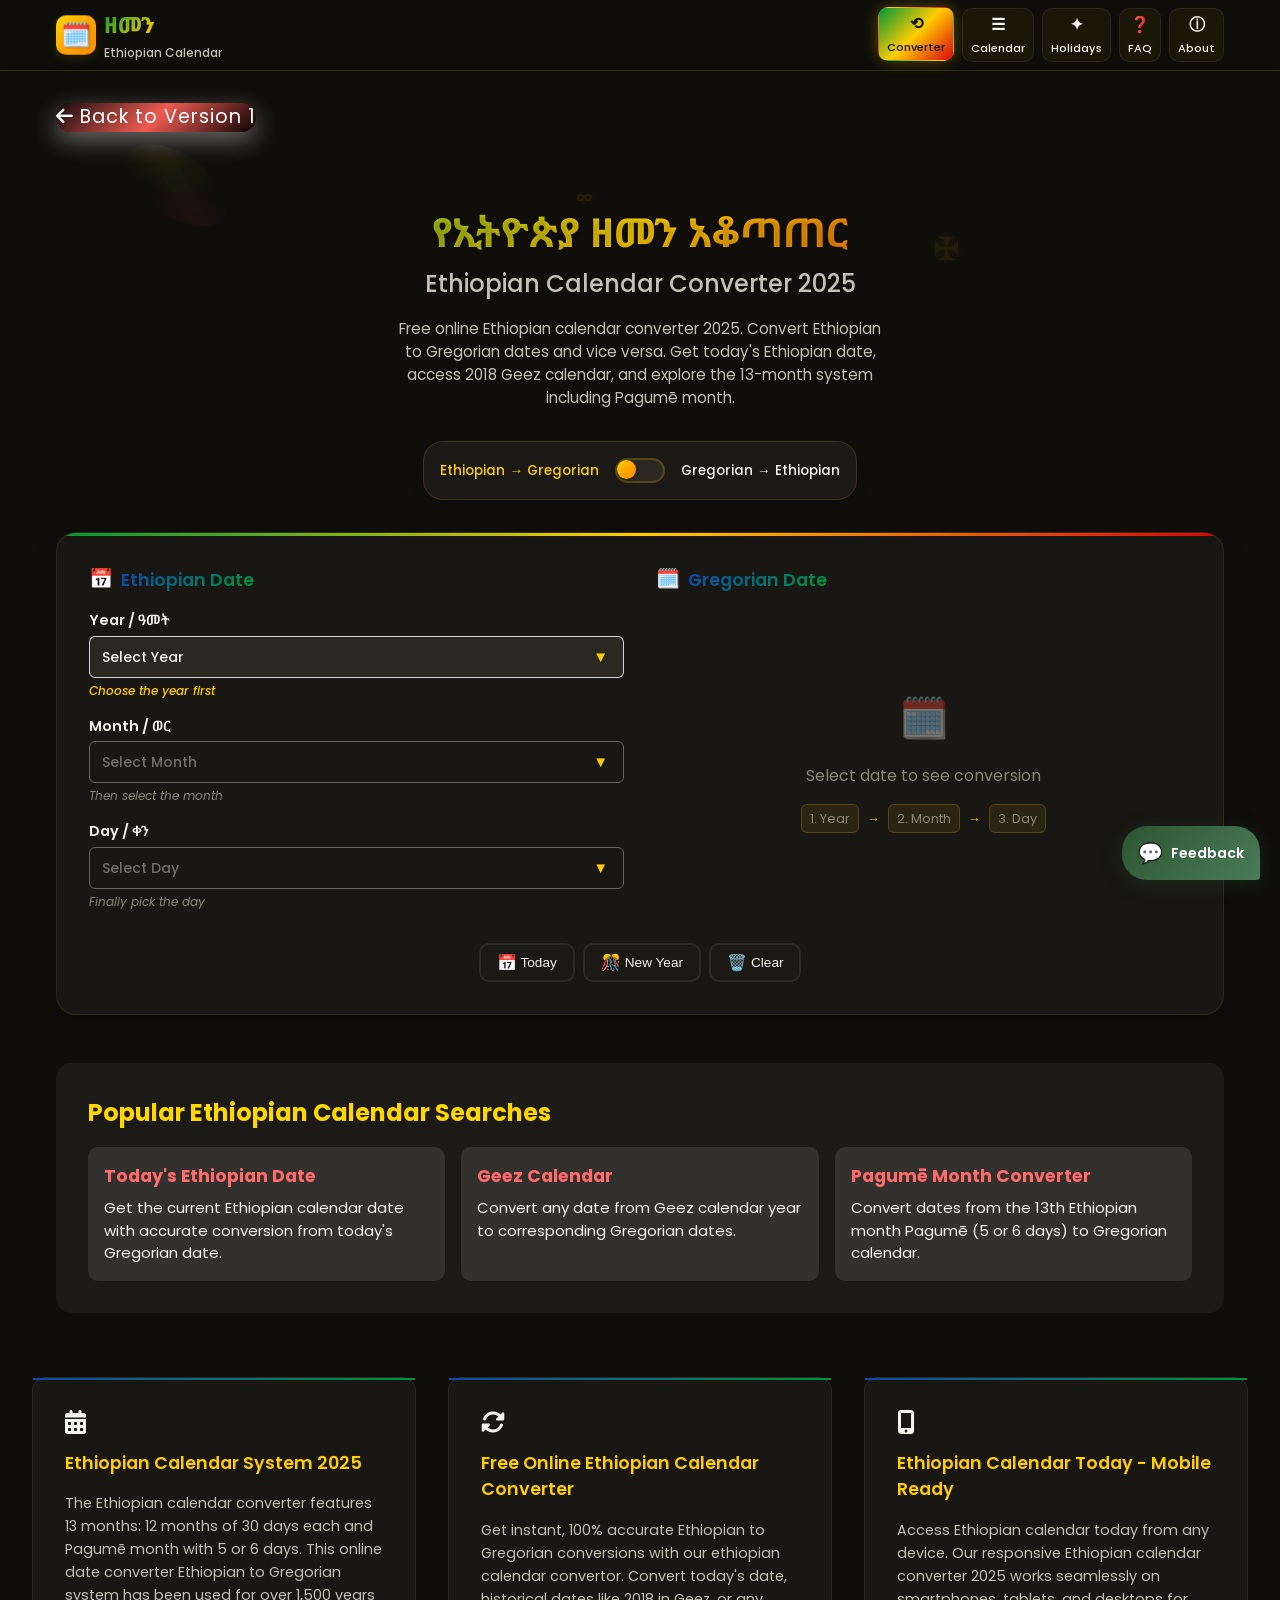
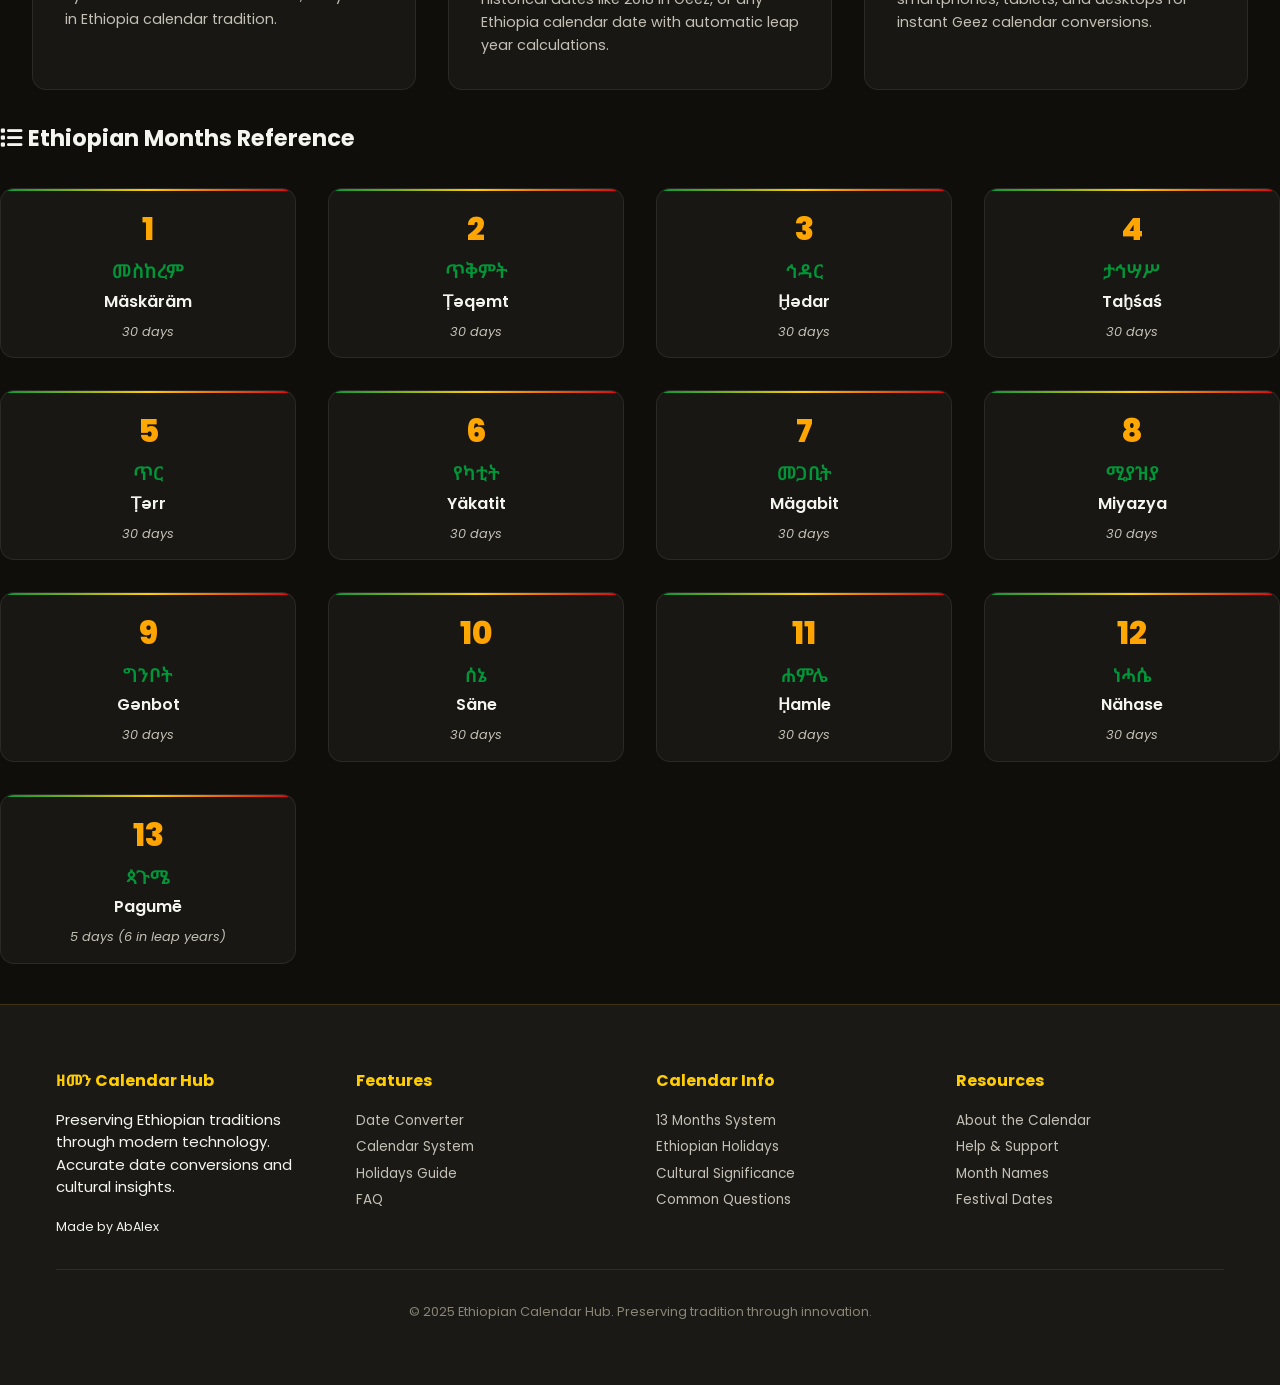
==== commit 7485b16a: "return to version1 button added" ====
--- a/calendar_convertor/indexs.html
+++ b/calendar_convertor/indexs.html
@@ -149,7 +149,35 @@
             </li>
         </ul>
     </div>
-
+<!-- Try Version 2 Button -->
+<div class="container my-4">
+    <div class="row justify-content-center">
+        <div class="col-12 col-md-8 col-lg-6">
+            <div class="text-center">
+                <a href="index.html" class="btn btn-lg px-5 py-3 fw-bold text-uppercase" 
+                   style="background: linear-gradient(135deg, #100b0b 0%, #ee5a52 50%, #090203 100%); 
+                          border: none; 
+                          color: white; 
+                          border-radius: 50px; 
+                          box-shadow: 0 8px 25px rgba(251, 250, 250, 0.4);
+                          font-size: 1.2rem;
+                          letter-spacing: 1px;
+                          transition: all 0.3s ease;
+                          text-decoration: none;
+                          display: inline-block;
+                          position: relative;
+                          overflow: hidden;"
+                   onmouseover="this.style.transform='translateY(-3px)'; this.style.boxShadow='0 12px 35px rgba(214, 52, 71, 0.5)'"
+                   onmouseout="this.style.transform='translateY(0)'; this.style.boxShadow='0 8px 25px rgba(214, 52, 71, 0.4)'"
+                   aria-label="Try the new version 2 of the Ethiopian Calendar Converter">
+                    <i class="fas fa-arrow-left me-2" aria-hidden="true"></i>
+                    Back to Version 1
+                    <span class="badge bg-warning text-dark ms-2 pulse"></span>
+                </a>
+            </div>
+        </div>
+    </div>
+</div>
     <!-- Main Content -->
     <main>
         <!-- Converter Page -->
